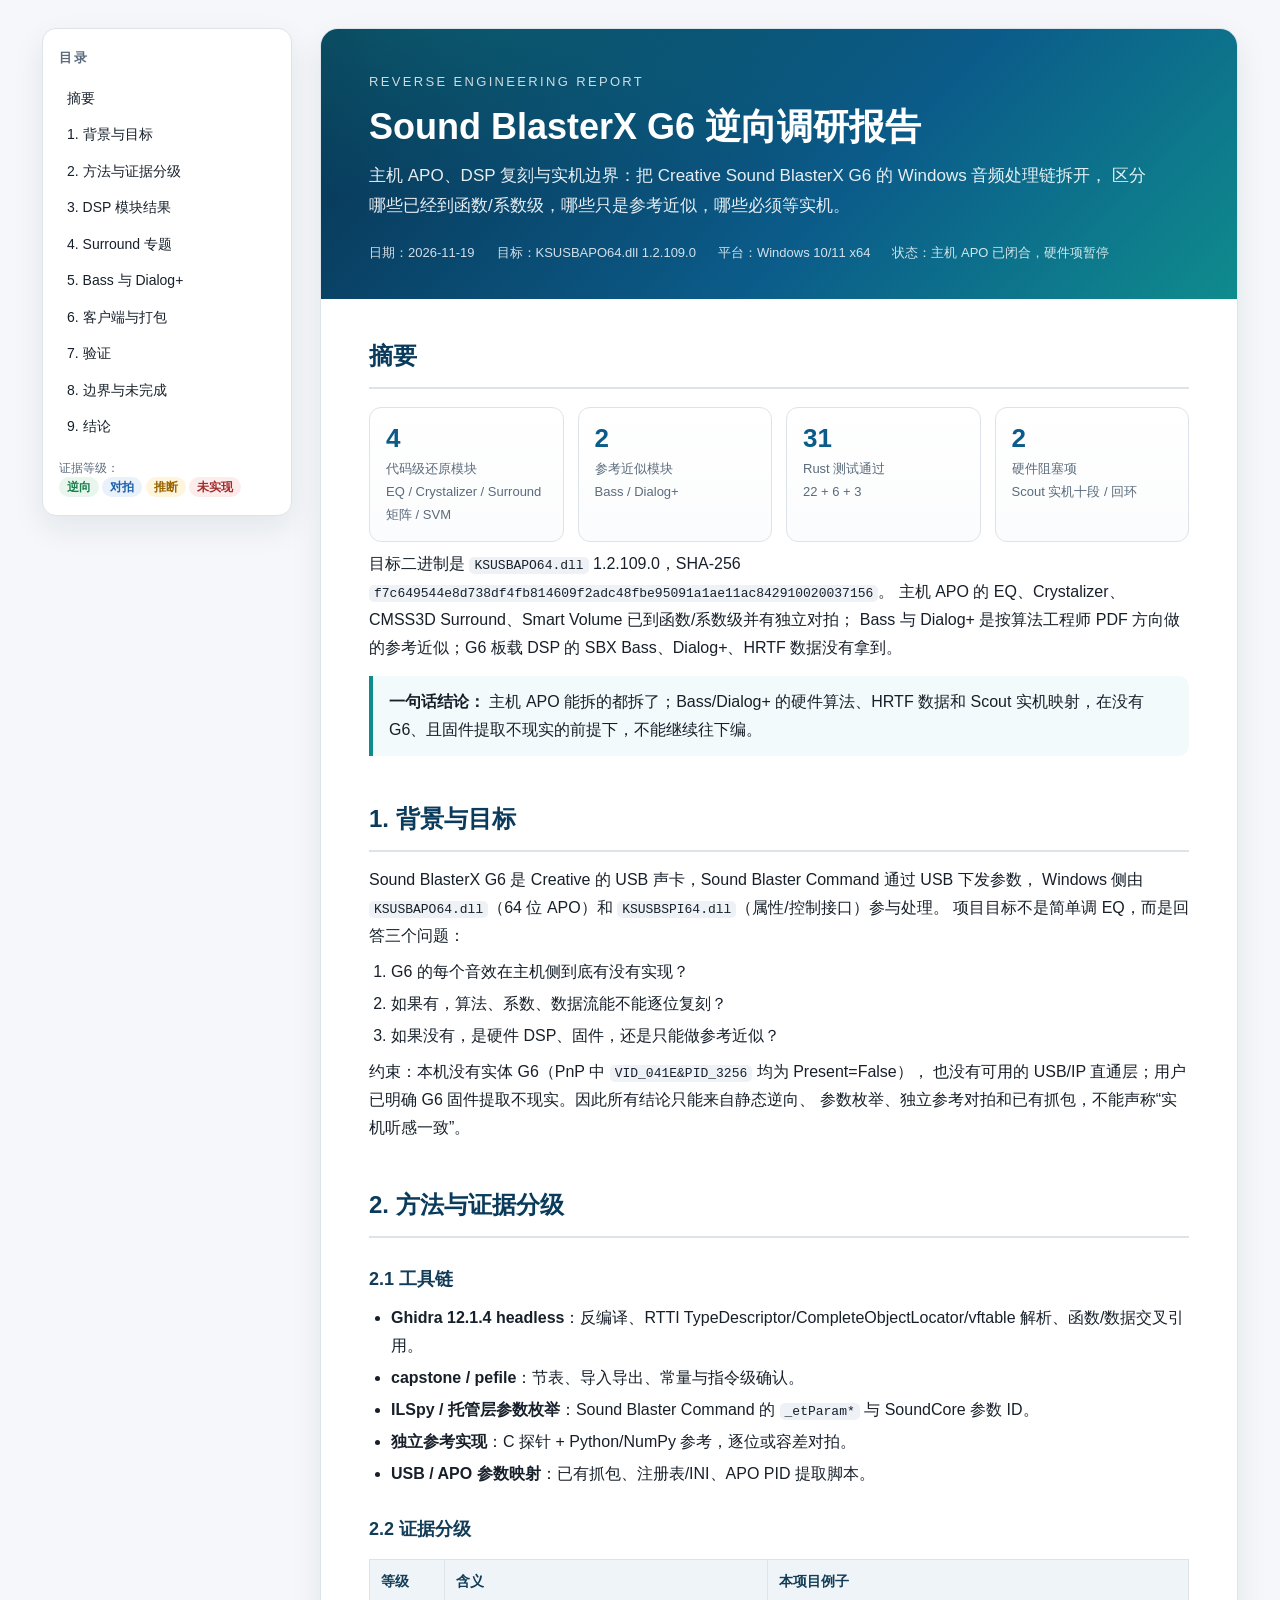
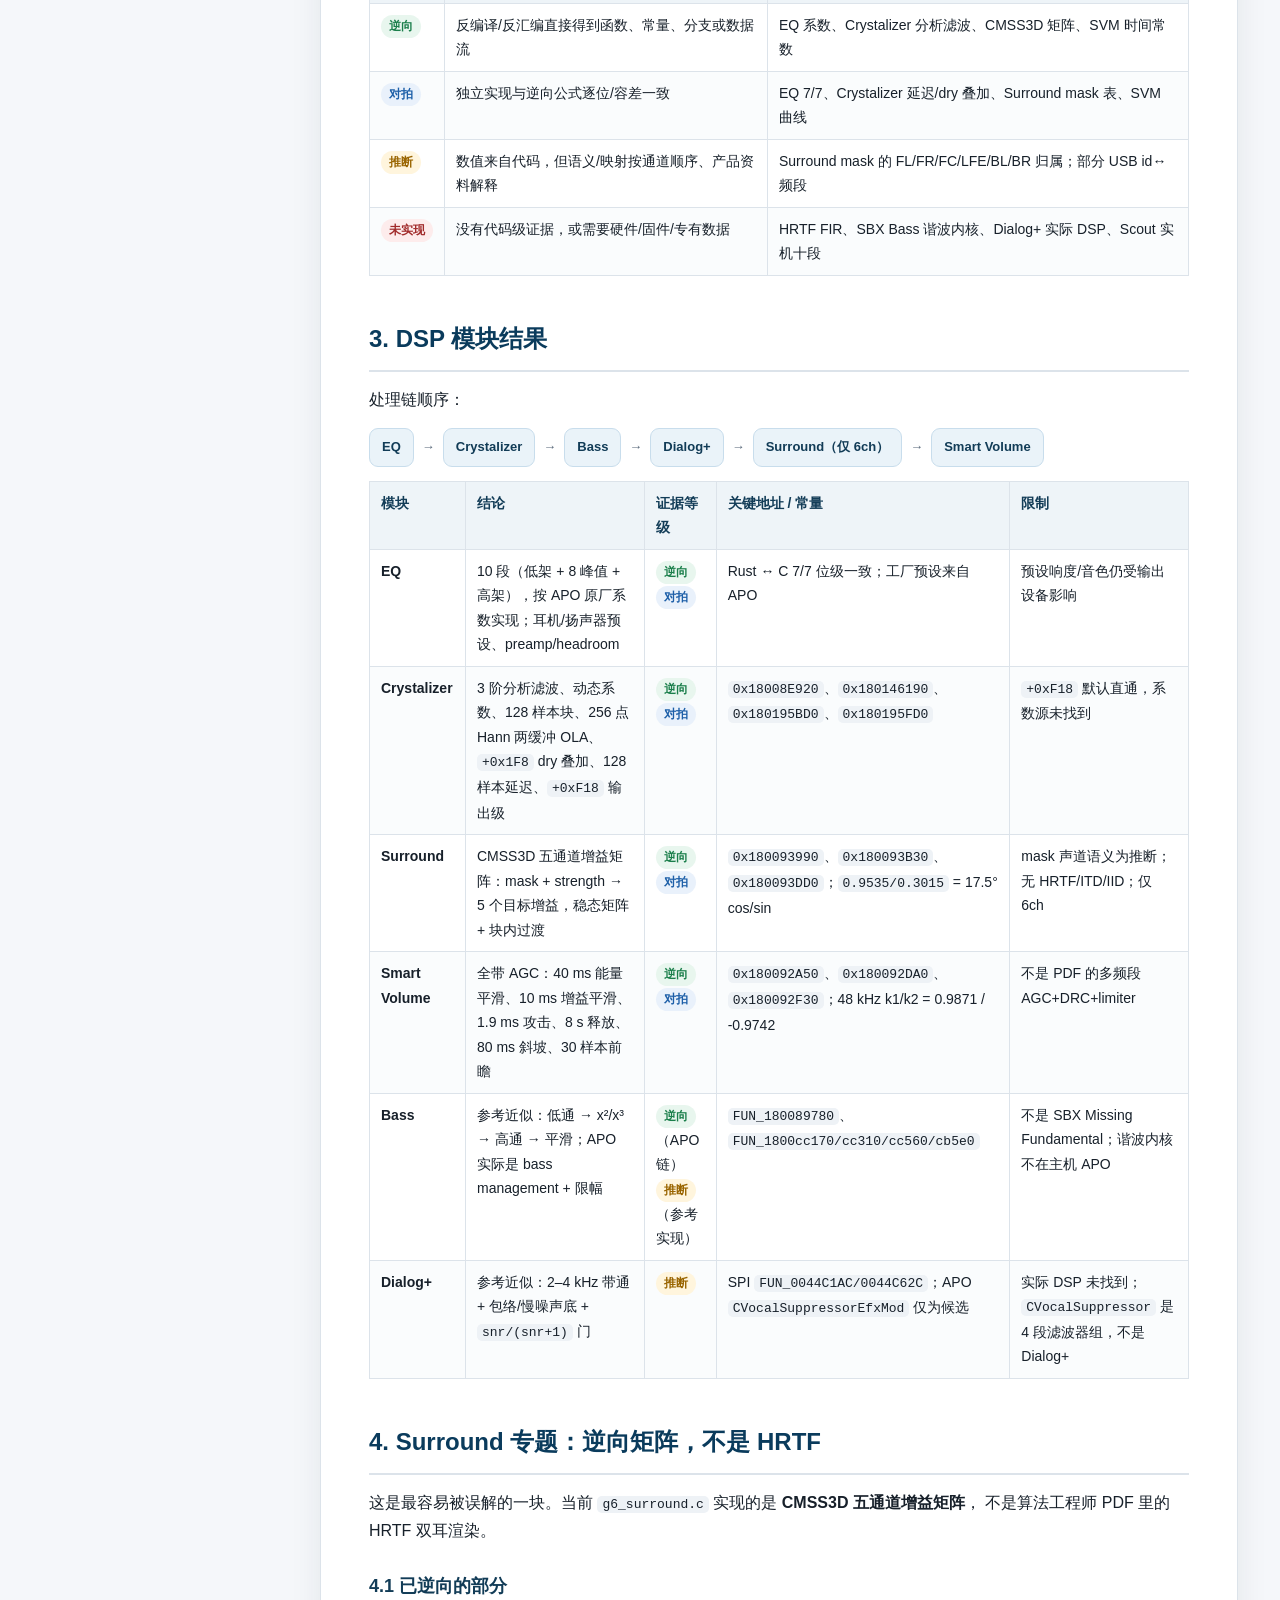
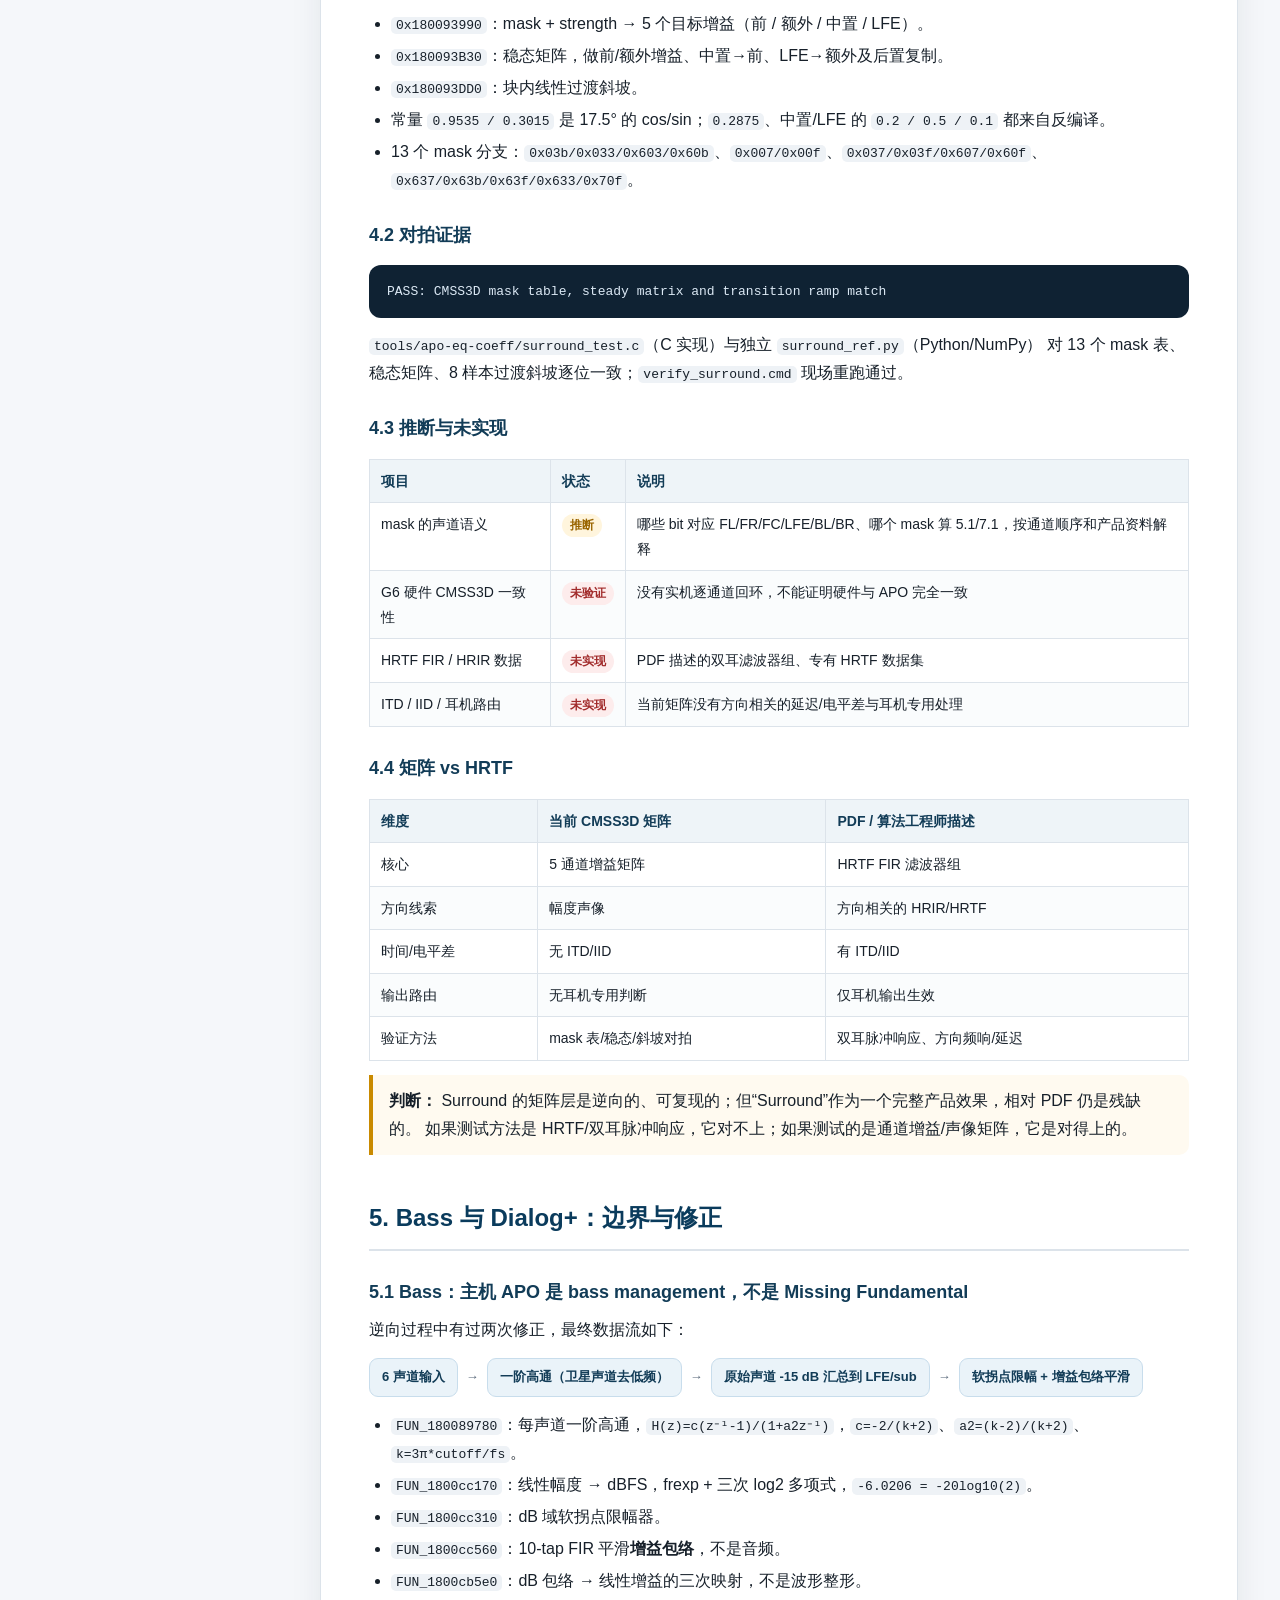
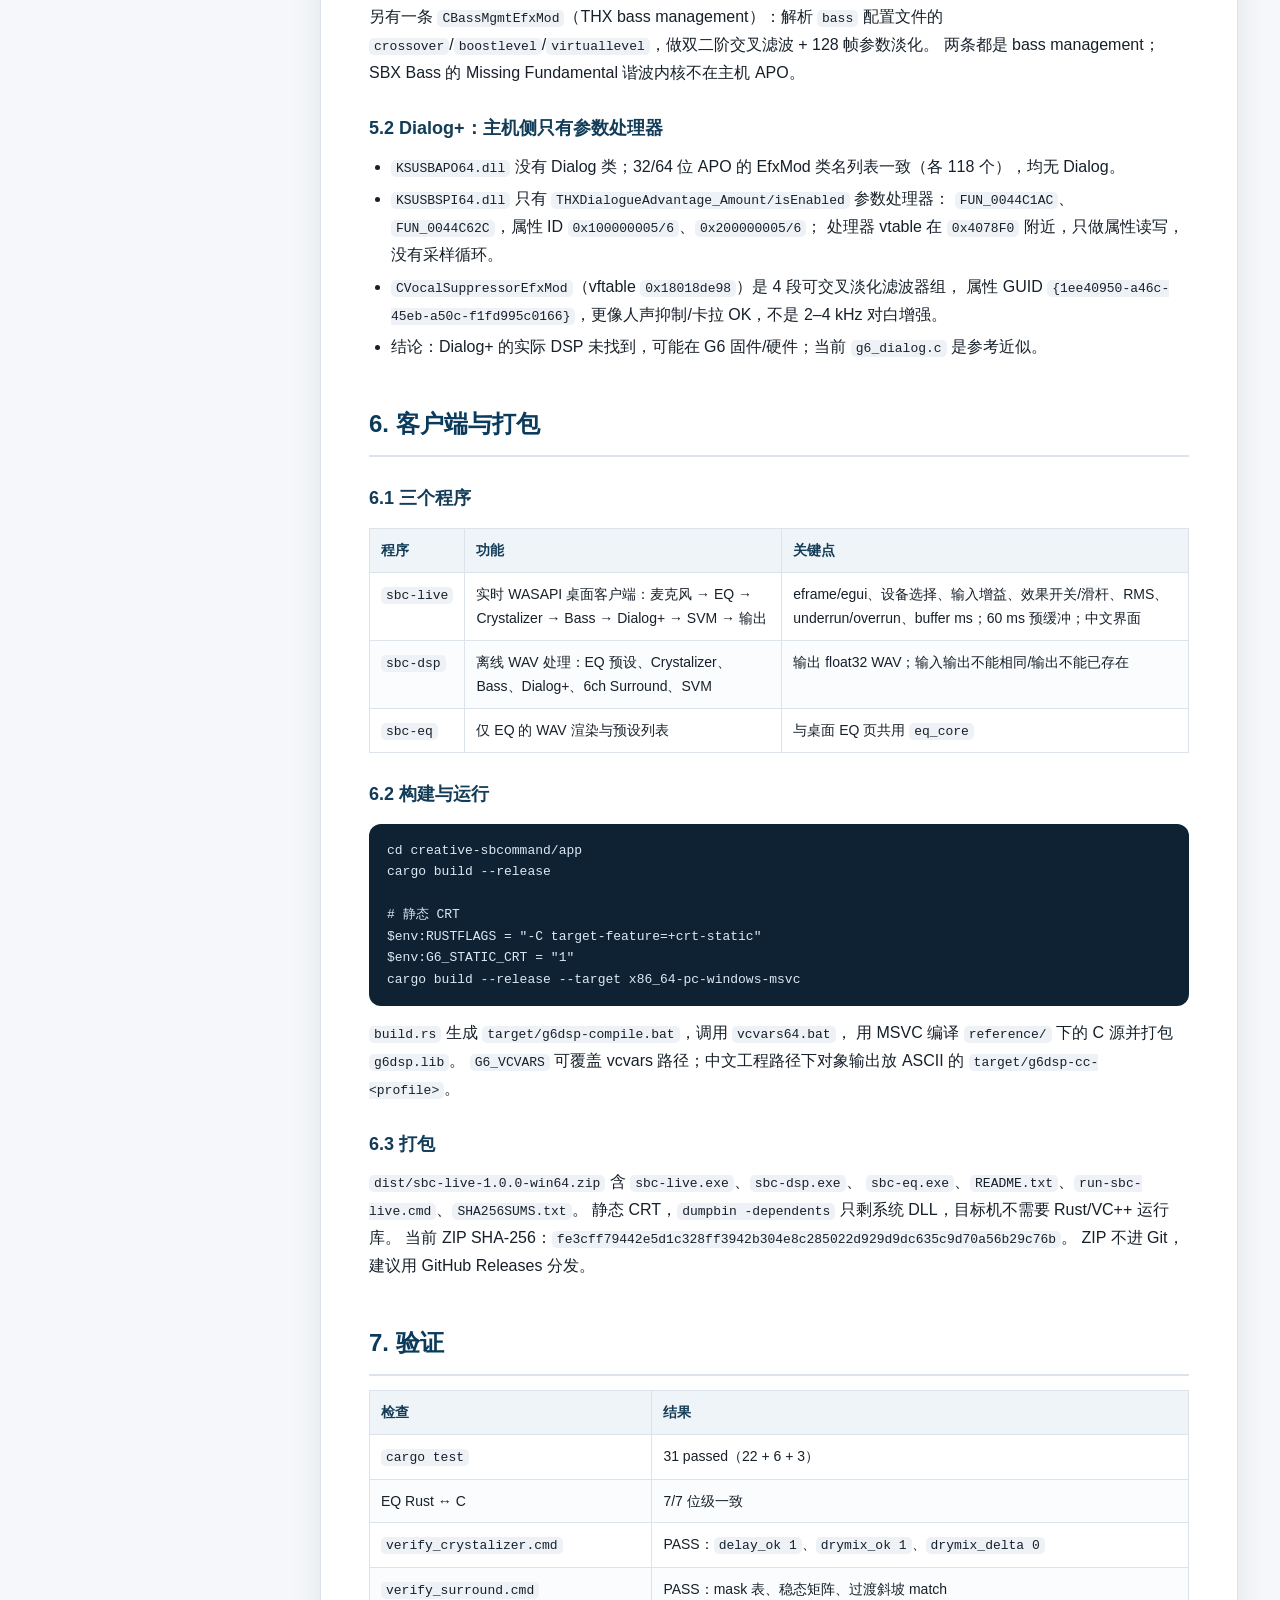
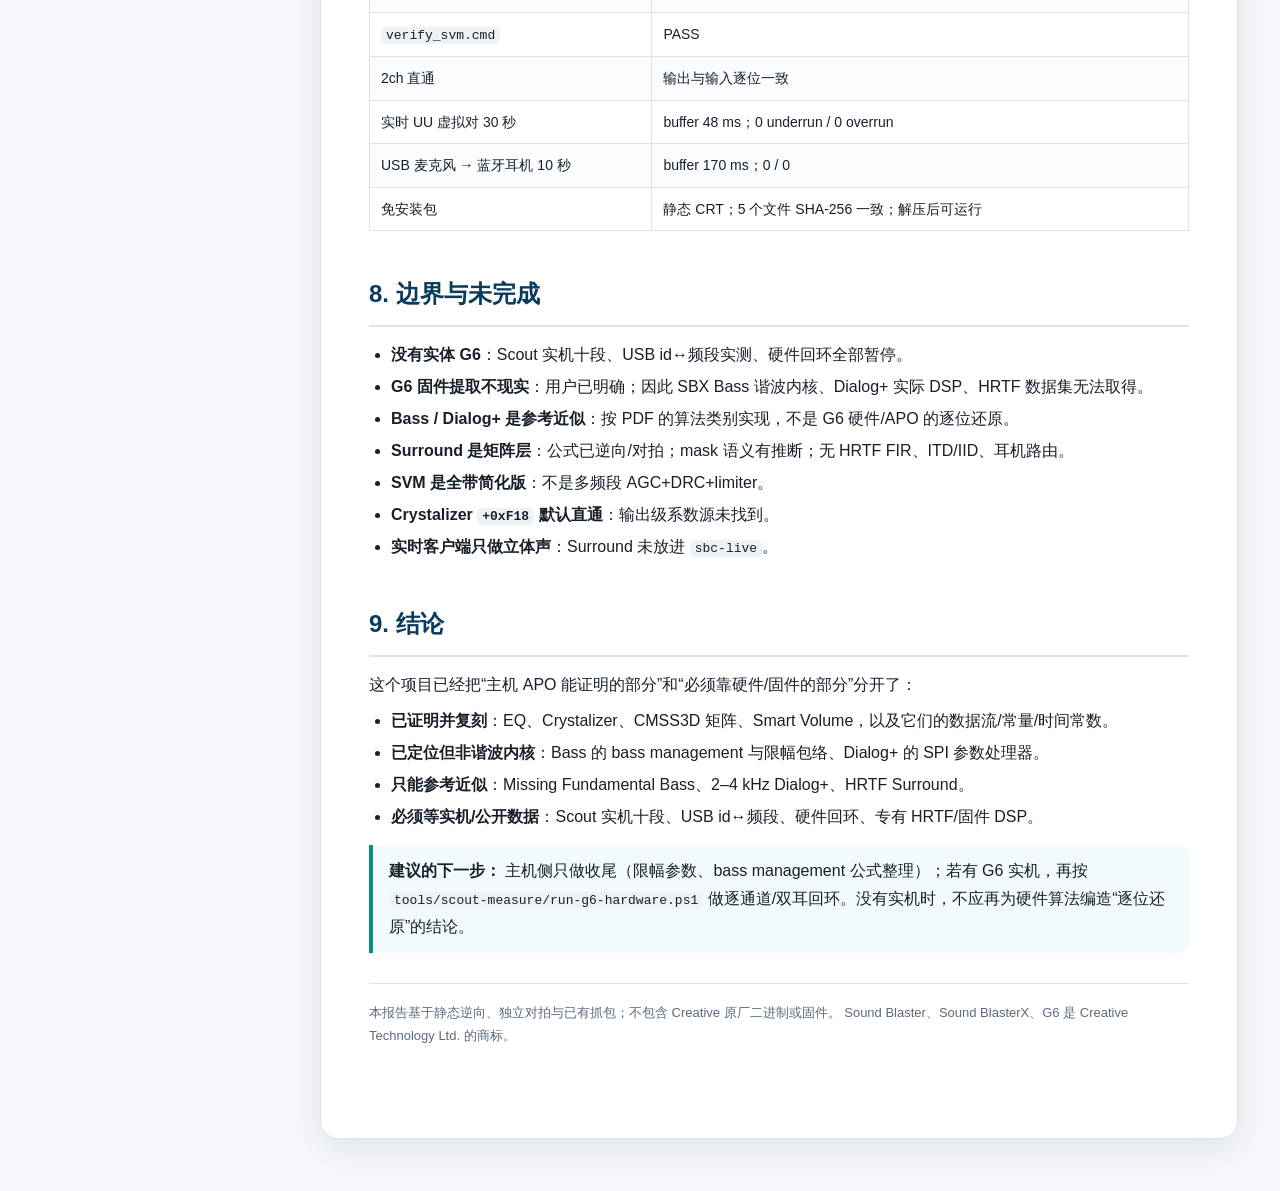
==== creative-sbcommand/reference/g6-research-report.html @ b0864332 "docs: add standalone HTML research report" ====
<!DOCTYPE html>
<html lang="zh-CN">
<head>
<meta charset="utf-8">
<meta name="viewport" content="width=device-width, initial-scale=1">
<title>Sound BlasterX G6 逆向调研报告</title>
<style>
  :root {
    --bg: #f5f7fa;
    --paper: #ffffff;
    --ink: #17202a;
    --muted: #5b6b7c;
    --line: #dce3ea;
    --brand: #0b5c8a;
    --brand-2: #0f8b8d;
    --green: #1b7f4b;
    --green-bg: #e8f6ee;
    --blue: #1d5fa8;
    --blue-bg: #e9f1fb;
    --amber: #9a6500;
    --amber-bg: #fff5dd;
    --red: #a12b2b;
    --red-bg: #fdecec;
    --code: #eef2f6;
    --shadow: 0 12px 32px rgba(15, 35, 55, .08);
  }
  * { box-sizing: border-box; }
  html { scroll-behavior: smooth; }
  body {
    margin: 0;
    background: var(--bg);
    color: var(--ink);
    font-family: "Segoe UI", "Microsoft YaHei", "PingFang SC", "Noto Sans CJK SC", sans-serif;
    line-height: 1.75;
  }
  a { color: var(--brand); text-decoration: none; }
  a:hover { text-decoration: underline; }
  .layout {
    display: grid;
    grid-template-columns: 250px minmax(0, 1fr);
    gap: 28px;
    max-width: 1240px;
    margin: 0 auto;
    padding: 28px 22px 60px;
  }
  nav.toc {
    position: sticky;
    top: 24px;
    align-self: start;
    background: var(--paper);
    border: 1px solid var(--line);
    border-radius: 14px;
    padding: 18px 16px;
    box-shadow: var(--shadow);
    font-size: 14px;
  }
  nav.toc h2 {
    margin: 0 0 10px;
    font-size: 13px;
    letter-spacing: .12em;
    text-transform: uppercase;
    color: var(--muted);
  }
  nav.toc a {
    display: block;
    padding: 6px 8px;
    border-radius: 8px;
    color: var(--ink);
  }
  nav.toc a:hover { background: var(--code); text-decoration: none; }
  main {
    background: var(--paper);
    border: 1px solid var(--line);
    border-radius: 18px;
    box-shadow: var(--shadow);
    overflow: hidden;
  }
  header.hero {
    padding: 42px 48px 34px;
    background:
      radial-gradient(900px 320px at 12% -10%, rgba(15, 139, 141, .38), transparent 62%),
      linear-gradient(135deg, #08324f 0%, #0b5c8a 58%, #0f8b8d 100%);
    color: #fff;
  }
  header.hero .eyebrow {
    font-size: 13px;
    letter-spacing: .18em;
    text-transform: uppercase;
    opacity: .8;
  }
  header.hero h1 {
    margin: 10px 0 12px;
    font-size: 36px;
    line-height: 1.25;
    font-weight: 700;
  }
  header.hero p.lead {
    margin: 0;
    max-width: 780px;
    font-size: 17px;
    color: rgba(255,255,255,.9);
  }
  header.hero .meta {
    display: flex;
    flex-wrap: wrap;
    gap: 10px 22px;
    margin-top: 22px;
    font-size: 13px;
    color: rgba(255,255,255,.82);
  }
  .content { padding: 36px 48px 48px; }
  section { margin: 0 0 42px; scroll-margin-top: 24px; }
  section > h2 {
    margin: 0 0 14px;
    padding-bottom: 10px;
    border-bottom: 2px solid var(--line);
    font-size: 24px;
    color: #0a3b5c;
  }
  h3 { margin: 26px 0 8px; font-size: 18px; color: #123c57; }
  h4 { margin: 18px 0 6px; font-size: 15px; color: #1c4a66; }
  p { margin: 8px 0; }
  ul, ol { margin: 8px 0 8px 22px; padding: 0; }
  li { margin: 4px 0; }
  .cards {
    display: grid;
    grid-template-columns: repeat(auto-fit, minmax(180px, 1fr));
    gap: 14px;
    margin: 18px 0 4px;
  }
  .card {
    border: 1px solid var(--line);
    border-radius: 12px;
    padding: 15px 16px;
    background: linear-gradient(180deg, #fff, #fbfcfd);
  }
  .card .num { font-size: 26px; font-weight: 700; color: var(--brand); line-height: 1.2; }
  .card .label { font-size: 13px; color: var(--muted); margin-top: 4px; }
  .pill {
    display: inline-block;
    padding: 1px 8px;
    border-radius: 999px;
    font-size: 12px;
    font-weight: 600;
    white-space: nowrap;
  }
  .pill.re { color: var(--green); background: var(--green-bg); }
  .pill.check { color: var(--blue); background: var(--blue-bg); }
  .pill.infer { color: var(--amber); background: var(--amber-bg); }
  .pill.miss { color: var(--red); background: var(--red-bg); }
  .table-wrap { overflow-x: auto; margin: 14px 0; }
  table {
    width: 100%;
    border-collapse: collapse;
    font-size: 14px;
    min-width: 680px;
  }
  th, td {
    border: 1px solid var(--line);
    padding: 9px 11px;
    vertical-align: top;
    text-align: left;
  }
  th { background: #eef4f8; color: #123c57; font-weight: 600; }
  tbody tr:nth-child(even) td { background: #fafcfd; }
  code, .mono {
    font-family: "Cascadia Mono", "Consolas", "SFMono-Regular", monospace;
    font-size: 13px;
  }
  code {
    background: var(--code);
    padding: 1px 5px;
    border-radius: 5px;
    overflow-wrap: anywhere;
  }
  td code, th code {
    white-space: nowrap;
    overflow-wrap: normal;
  }
  pre {
    background: #0f2233;
    color: #dce9f5;
    padding: 16px 18px;
    border-radius: 12px;
    overflow-x: auto;
    font-size: 13px;
    line-height: 1.65;
  }
  pre code { background: transparent; padding: 0; color: inherit; }
  .callout {
    border-left: 4px solid var(--brand-2);
    background: #f2fafb;
    padding: 12px 16px;
    border-radius: 0 10px 10px 0;
    margin: 14px 0;
  }
  .callout.warn { border-left-color: #c98a00; background: #fffaf0; }
  .callout.danger { border-left-color: #b33a3a; background: #fff6f6; }
  .flow {
    display: flex;
    flex-wrap: wrap;
    gap: 8px;
    align-items: center;
    margin: 14px 0;
  }
  .flow .node {
    background: #eaf3f9;
    border: 1px solid #c8ddec;
    color: #123c57;
    border-radius: 9px;
    padding: 7px 12px;
    font-size: 13px;
    font-weight: 600;
  }
  .flow .arrow { color: var(--muted); font-size: 13px; }
  .footer {
    margin-top: 30px;
    padding-top: 18px;
    border-top: 1px solid var(--line);
    color: var(--muted);
    font-size: 13px;
  }
  .toc-note { margin-top: 14px; font-size: 12px; color: var(--muted); line-height: 1.5; }
  @media (max-width: 900px) {
    .layout { grid-template-columns: 1fr; padding: 14px; }
    nav.toc { position: static; }
    header.hero { padding: 30px 24px; }
    header.hero h1 { font-size: 28px; }
    .content { padding: 26px 22px 34px; }
  }
  @media print {
    body { background: #fff; }
    .layout { display: block; max-width: none; padding: 0; }
    nav.toc { display: none; }
    main { border: 0; box-shadow: none; border-radius: 0; }
    header.hero { padding: 24px 28px; -webkit-print-color-adjust: exact; print-color-adjust: exact; }
    .content { padding: 20px 28px; }
    section { page-break-inside: avoid; }
    a { color: inherit; text-decoration: none; }
  }
</style>
</head>
<body>
<div class="layout">
  <nav class="toc" aria-label="目录">
    <h2>目录</h2>
    <a href="#summary">摘要</a>
    <a href="#background">1. 背景与目标</a>
    <a href="#method">2. 方法与证据分级</a>
    <a href="#modules">3. DSP 模块结果</a>
    <a href="#surround">4. Surround 专题</a>
    <a href="#bass-dialog">5. Bass 与 Dialog+</a>
    <a href="#clients">6. 客户端与打包</a>
    <a href="#verification">7. 验证</a>
    <a href="#limits">8. 边界与未完成</a>
    <a href="#conclusion">9. 结论</a>
    <div class="toc-note">
      证据等级：<br>
      <span class="pill re">逆向</span>
      <span class="pill check">对拍</span>
      <span class="pill infer">推断</span>
      <span class="pill miss">未实现</span>
    </div>
  </nav>

  <main>
    <header class="hero">
      <div class="eyebrow">Reverse Engineering Report</div>
      <h1>Sound BlasterX G6 逆向调研报告</h1>
      <p class="lead">
        主机 APO、DSP 复刻与实机边界：把 Creative Sound BlasterX G6 的 Windows 音频处理链拆开，
        区分哪些已经到函数/系数级，哪些只是参考近似，哪些必须等实机。
      </p>
      <div class="meta">
        <span>日期：2026-11-19</span>
        <span>目标：KSUSBAPO64.dll 1.2.109.0</span>
        <span>平台：Windows 10/11 x64</span>
        <span>状态：主机 APO 已闭合，硬件项暂停</span>
      </div>
    </header>

    <div class="content">
      <section id="summary">
        <h2>摘要</h2>
        <div class="cards">
          <div class="card"><div class="num">4</div><div class="label">代码级还原模块<br>EQ / Crystalizer / Surround 矩阵 / SVM</div></div>
          <div class="card"><div class="num">2</div><div class="label">参考近似模块<br>Bass / Dialog+</div></div>
          <div class="card"><div class="num">31</div><div class="label">Rust 测试通过<br>22 + 6 + 3</div></div>
          <div class="card"><div class="num">2</div><div class="label">硬件阻塞项<br>Scout 实机十段 / 回环</div></div>
        </div>
        <p>
          目标二进制是 <code>KSUSBAPO64.dll</code> 1.2.109.0，SHA-256
          <code>f7c649544e8d738df4fb814609f2adc48fbe95091a1ae11ac842910020037156</code>。
          主机 APO 的 EQ、Crystalizer、CMSS3D Surround、Smart Volume 已到函数/系数级并有独立对拍；
          Bass 与 Dialog+ 是按算法工程师 PDF 方向做的参考近似；G6 板载 DSP 的 SBX Bass、Dialog+、HRTF 数据没有拿到。
        </p>
        <div class="callout">
          <strong>一句话结论：</strong>
          主机 APO 能拆的都拆了；Bass/Dialog+ 的硬件算法、HRTF 数据和 Scout 实机映射，在没有 G6、且固件提取不现实的前提下，不能继续往下编。
        </div>
      </section>

      <section id="background">
        <h2>1. 背景与目标</h2>
        <p>
          Sound BlasterX G6 是 Creative 的 USB 声卡，Sound Blaster Command 通过 USB 下发参数，
          Windows 侧由 <code>KSUSBAPO64.dll</code>（64 位 APO）和 <code>KSUSBSPI64.dll</code>（属性/控制接口）参与处理。
          项目目标不是简单调 EQ，而是回答三个问题：
        </p>
        <ol>
          <li>G6 的每个音效在主机侧到底有没有实现？</li>
          <li>如果有，算法、系数、数据流能不能逐位复刻？</li>
          <li>如果没有，是硬件 DSP、固件，还是只能做参考近似？</li>
        </ol>
        <p>
          约束：本机没有实体 G6（PnP 中 <code>VID_041E&amp;PID_3256</code> 均为 Present=False），
          也没有可用的 USB/IP 直通层；用户已明确 G6 固件提取不现实。因此所有结论只能来自静态逆向、
          参数枚举、独立参考对拍和已有抓包，不能声称“实机听感一致”。
        </p>
      </section>

      <section id="method">
        <h2>2. 方法与证据分级</h2>
        <h3>2.1 工具链</h3>
        <ul>
          <li><strong>Ghidra 12.1.4 headless</strong>：反编译、RTTI TypeDescriptor/CompleteObjectLocator/vftable 解析、函数/数据交叉引用。</li>
          <li><strong>capstone / pefile</strong>：节表、导入导出、常量与指令级确认。</li>
          <li><strong>ILSpy / 托管层参数枚举</strong>：Sound Blaster Command 的 <code>_etParam*</code> 与 SoundCore 参数 ID。</li>
          <li><strong>独立参考实现</strong>：C 探针 + Python/NumPy 参考，逐位或容差对拍。</li>
          <li><strong>USB / APO 参数映射</strong>：已有抓包、注册表/INI、APO PID 提取脚本。</li>
        </ul>
        <h3>2.2 证据分级</h3>
        <div class="table-wrap">
          <table>
            <thead><tr><th>等级</th><th>含义</th><th>本项目例子</th></tr></thead>
            <tbody>
              <tr><td><span class="pill re">逆向</span></td><td>反编译/反汇编直接得到函数、常量、分支或数据流</td><td>EQ 系数、Crystalizer 分析滤波、CMSS3D 矩阵、SVM 时间常数</td></tr>
              <tr><td><span class="pill check">对拍</span></td><td>独立实现与逆向公式逐位/容差一致</td><td>EQ 7/7、Crystalizer 延迟/dry 叠加、Surround mask 表、SVM 曲线</td></tr>
              <tr><td><span class="pill infer">推断</span></td><td>数值来自代码，但语义/映射按通道顺序、产品资料解释</td><td>Surround mask 的 FL/FR/FC/LFE/BL/BR 归属；部分 USB id↔频段</td></tr>
              <tr><td><span class="pill miss">未实现</span></td><td>没有代码级证据，或需要硬件/固件/专有数据</td><td>HRTF FIR、SBX Bass 谐波内核、Dialog+ 实际 DSP、Scout 实机十段</td></tr>
            </tbody>
          </table>
        </div>
      </section>

      <section id="modules">
        <h2>3. DSP 模块结果</h2>
        <p>处理链顺序：</p>
        <div class="flow">
          <span class="node">EQ</span><span class="arrow">→</span>
          <span class="node">Crystalizer</span><span class="arrow">→</span>
          <span class="node">Bass</span><span class="arrow">→</span>
          <span class="node">Dialog+</span><span class="arrow">→</span>
          <span class="node">Surround（仅 6ch）</span><span class="arrow">→</span>
          <span class="node">Smart Volume</span>
        </div>
        <div class="table-wrap">
          <table>
            <thead>
              <tr><th>模块</th><th>结论</th><th>证据等级</th><th>关键地址 / 常量</th><th>限制</th></tr>
            </thead>
            <tbody>
              <tr>
                <td><strong>EQ</strong></td>
                <td>10 段（低架 + 8 峰值 + 高架），按 APO 原厂系数实现；耳机/扬声器预设、preamp/headroom</td>
                <td><span class="pill re">逆向</span> <span class="pill check">对拍</span></td>
                <td>Rust ↔ C 7/7 位级一致；工厂预设来自 APO</td>
                <td>预设响度/音色仍受输出设备影响</td>
              </tr>
              <tr>
                <td><strong>Crystalizer</strong></td>
                <td>3 阶分析滤波、动态系数、128 样本块、256 点 Hann 两缓冲 OLA、<code>+0x1F8</code> dry 叠加、128 样本延迟、<code>+0xF18</code> 输出级</td>
                <td><span class="pill re">逆向</span> <span class="pill check">对拍</span></td>
                <td><code>0x18008E920</code>、<code>0x180146190</code>、<code>0x180195BD0</code>、<code>0x180195FD0</code></td>
                <td><code>+0xF18</code> 默认直通，系数源未找到</td>
              </tr>
              <tr>
                <td><strong>Surround</strong></td>
                <td>CMSS3D 五通道增益矩阵：mask + strength → 5 个目标增益，稳态矩阵 + 块内过渡</td>
                <td><span class="pill re">逆向</span> <span class="pill check">对拍</span></td>
                <td><code>0x180093990</code>、<code>0x180093B30</code>、<code>0x180093DD0</code>；<code>0.9535/0.3015</code> = 17.5° cos/sin</td>
                <td>mask 声道语义为推断；无 HRTF/ITD/IID；仅 6ch</td>
              </tr>
              <tr>
                <td><strong>Smart Volume</strong></td>
                <td>全带 AGC：40 ms 能量平滑、10 ms 增益平滑、1.9 ms 攻击、8 s 释放、80 ms 斜坡、30 样本前瞻</td>
                <td><span class="pill re">逆向</span> <span class="pill check">对拍</span></td>
                <td><code>0x180092A50</code>、<code>0x180092DA0</code>、<code>0x180092F30</code>；48 kHz k1/k2 = 0.9871 / -0.9742</td>
                <td>不是 PDF 的多频段 AGC+DRC+limiter</td>
              </tr>
              <tr>
                <td><strong>Bass</strong></td>
                <td>参考近似：低通 → x²/x³ → 高通 → 平滑；APO 实际是 bass management + 限幅</td>
                <td><span class="pill re">逆向</span>（APO 链）<br><span class="pill infer">推断</span>（参考实现）</td>
                <td><code>FUN_180089780</code>、<code>FUN_1800cc170/cc310/cc560/cb5e0</code></td>
                <td>不是 SBX Missing Fundamental；谐波内核不在主机 APO</td>
              </tr>
              <tr>
                <td><strong>Dialog+</strong></td>
                <td>参考近似：2–4 kHz 带通 + 包络/慢噪声底 + <code>snr/(snr+1)</code> 门</td>
                <td><span class="pill infer">推断</span></td>
                <td>SPI <code>FUN_0044C1AC/0044C62C</code>；APO <code>CVocalSuppressorEfxMod</code> 仅为候选</td>
                <td>实际 DSP 未找到；<code>CVocalSuppressor</code> 是 4 段滤波器组，不是 Dialog+</td>
              </tr>
            </tbody>
          </table>
        </div>
      </section>

      <section id="surround">
        <h2>4. Surround 专题：逆向矩阵，不是 HRTF</h2>
        <p>
          这是最容易被误解的一块。当前 <code>g6_surround.c</code> 实现的是 <strong>CMSS3D 五通道增益矩阵</strong>，
          不是算法工程师 PDF 里的 HRTF 双耳渲染。
        </p>

        <h3>4.1 已逆向的部分</h3>
        <ul>
          <li><code>0x180093990</code>：mask + strength → 5 个目标增益（前 / 额外 / 中置 / LFE）。</li>
          <li><code>0x180093B30</code>：稳态矩阵，做前/额外增益、中置→前、LFE→额外及后置复制。</li>
          <li><code>0x180093DD0</code>：块内线性过渡斜坡。</li>
          <li>常量 <code>0.9535 / 0.3015</code> 是 17.5° 的 cos/sin；<code>0.2875</code>、中置/LFE 的 <code>0.2 / 0.5 / 0.1</code> 都来自反编译。</li>
          <li>13 个 mask 分支：<code>0x03b/0x033/0x603/0x60b</code>、<code>0x007/0x00f</code>、<code>0x037/0x03f/0x607/0x60f</code>、<code>0x637/0x63b/0x63f/0x633/0x70f</code>。</li>
        </ul>

        <h3>4.2 对拍证据</h3>
        <pre><code>PASS: CMSS3D mask table, steady matrix and transition ramp match</code></pre>
        <p>
          <code>tools/apo-eq-coeff/surround_test.c</code>（C 实现）与独立 <code>surround_ref.py</code>（Python/NumPy）
          对 13 个 mask 表、稳态矩阵、8 样本过渡斜坡逐位一致；<code>verify_surround.cmd</code> 现场重跑通过。
        </p>

        <h3>4.3 推断与未实现</h3>
        <div class="table-wrap">
          <table>
            <thead><tr><th>项目</th><th>状态</th><th>说明</th></tr></thead>
            <tbody>
              <tr><td>mask 的声道语义</td><td><span class="pill infer">推断</span></td><td>哪些 bit 对应 FL/FR/FC/LFE/BL/BR、哪个 mask 算 5.1/7.1，按通道顺序和产品资料解释</td></tr>
              <tr><td>G6 硬件 CMSS3D 一致性</td><td><span class="pill miss">未验证</span></td><td>没有实机逐通道回环，不能证明硬件与 APO 完全一致</td></tr>
              <tr><td>HRTF FIR / HRIR 数据</td><td><span class="pill miss">未实现</span></td><td>PDF 描述的双耳滤波器组、专有 HRTF 数据集</td></tr>
              <tr><td>ITD / IID / 耳机路由</td><td><span class="pill miss">未实现</span></td><td>当前矩阵没有方向相关的延迟/电平差与耳机专用处理</td></tr>
            </tbody>
          </table>
        </div>

        <h3>4.4 矩阵 vs HRTF</h3>
        <div class="table-wrap">
          <table>
            <thead><tr><th>维度</th><th>当前 CMSS3D 矩阵</th><th>PDF / 算法工程师描述</th></tr></thead>
            <tbody>
              <tr><td>核心</td><td>5 通道增益矩阵</td><td>HRTF FIR 滤波器组</td></tr>
              <tr><td>方向线索</td><td>幅度声像</td><td>方向相关的 HRIR/HRTF</td></tr>
              <tr><td>时间/电平差</td><td>无 ITD/IID</td><td>有 ITD/IID</td></tr>
              <tr><td>输出路由</td><td>无耳机专用判断</td><td>仅耳机输出生效</td></tr>
              <tr><td>验证方法</td><td>mask 表/稳态/斜坡对拍</td><td>双耳脉冲响应、方向频响/延迟</td></tr>
            </tbody>
          </table>
        </div>
        <div class="callout warn">
          <strong>判断：</strong>
          Surround 的矩阵层是逆向的、可复现的；但“Surround”作为一个完整产品效果，相对 PDF 仍是残缺的。
          如果测试方法是 HRTF/双耳脉冲响应，它对不上；如果测试的是通道增益/声像矩阵，它是对得上的。
        </div>
      </section>

      <section id="bass-dialog">
        <h2>5. Bass 与 Dialog+：边界与修正</h2>

        <h3>5.1 Bass：主机 APO 是 bass management，不是 Missing Fundamental</h3>
        <p>逆向过程中有过两次修正，最终数据流如下：</p>
        <div class="flow">
          <span class="node">6 声道输入</span><span class="arrow">→</span>
          <span class="node">一阶高通（卫星声道去低频）</span><span class="arrow">→</span>
          <span class="node">原始声道 -15 dB 汇总到 LFE/sub</span><span class="arrow">→</span>
          <span class="node">软拐点限幅 + 增益包络平滑</span>
        </div>
        <ul>
          <li><code>FUN_180089780</code>：每声道一阶高通，<code>H(z)=c(z⁻¹-1)/(1+a2z⁻¹)</code>，<code>c=-2/(k+2)</code>、<code>a2=(k-2)/(k+2)</code>、<code>k=3π*cutoff/fs</code>。</li>
          <li><code>FUN_1800cc170</code>：线性幅度 → dBFS，frexp + 三次 log2 多项式，<code>-6.0206 = -20log10(2)</code>。</li>
          <li><code>FUN_1800cc310</code>：dB 域软拐点限幅器。</li>
          <li><code>FUN_1800cc560</code>：10-tap FIR 平滑<strong>增益包络</strong>，不是音频。</li>
          <li><code>FUN_1800cb5e0</code>：dB 包络 → 线性增益的三次映射，不是波形整形。</li>
        </ul>
        <p>
          另有一条 <code>CBassMgmtEfxMod</code>（THX bass management）：解析 <code>bass</code> 配置文件的
          <code>crossover</code>/<code>boostlevel</code>/<code>virtuallevel</code>，做双二阶交叉滤波 + 128 帧参数淡化。
          两条都是 bass management；SBX Bass 的 Missing Fundamental 谐波内核不在主机 APO。
        </p>

        <h3>5.2 Dialog+：主机侧只有参数处理器</h3>
        <ul>
          <li><code>KSUSBAPO64.dll</code> 没有 Dialog 类；32/64 位 APO 的 EfxMod 类名列表一致（各 118 个），均无 Dialog。</li>
          <li><code>KSUSBSPI64.dll</code> 只有 <code>THXDialogueAdvantage_Amount/isEnabled</code> 参数处理器：
            <code>FUN_0044C1AC</code>、<code>FUN_0044C62C</code>，属性 ID <code>0x100000005/6</code>、<code>0x200000005/6</code>；
            处理器 vtable 在 <code>0x4078F0</code> 附近，只做属性读写，没有采样循环。</li>
          <li><code>CVocalSuppressorEfxMod</code>（vftable <code>0x18018de98</code>）是 4 段可交叉淡化滤波器组，
            属性 GUID <code>{1ee40950-a46c-45eb-a50c-f1fd995c0166}</code>，更像人声抑制/卡拉 OK，不是 2–4 kHz 对白增强。</li>
          <li>结论：Dialog+ 的实际 DSP 未找到，可能在 G6 固件/硬件；当前 <code>g6_dialog.c</code> 是参考近似。</li>
        </ul>
      </section>

      <section id="clients">
        <h2>6. 客户端与打包</h2>
        <h3>6.1 三个程序</h3>
        <div class="table-wrap">
          <table>
            <thead><tr><th>程序</th><th>功能</th><th>关键点</th></tr></thead>
            <tbody>
              <tr><td><code>sbc-live</code></td><td>实时 WASAPI 桌面客户端：麦克风 → EQ → Crystalizer → Bass → Dialog+ → SVM → 输出</td><td>eframe/egui、设备选择、输入增益、效果开关/滑杆、RMS、underrun/overrun、buffer ms；60 ms 预缓冲；中文界面</td></tr>
              <tr><td><code>sbc-dsp</code></td><td>离线 WAV 处理：EQ 预设、Crystalizer、Bass、Dialog+、6ch Surround、SVM</td><td>输出 float32 WAV；输入输出不能相同/输出不能已存在</td></tr>
              <tr><td><code>sbc-eq</code></td><td>仅 EQ 的 WAV 渲染与预设列表</td><td>与桌面 EQ 页共用 <code>eq_core</code></td></tr>
            </tbody>
          </table>
        </div>

        <h3>6.2 构建与运行</h3>
        <pre><code>cd creative-sbcommand/app
cargo build --release

# 静态 CRT
$env:RUSTFLAGS = "-C target-feature=+crt-static"
$env:G6_STATIC_CRT = "1"
cargo build --release --target x86_64-pc-windows-msvc</code></pre>
        <p>
          <code>build.rs</code> 生成 <code>target/g6dsp-compile.bat</code>，调用 <code>vcvars64.bat</code>，
          用 MSVC 编译 <code>reference/</code> 下的 C 源并打包 <code>g6dsp.lib</code>。
          <code>G6_VCVARS</code> 可覆盖 vcvars 路径；中文工程路径下对象输出放 ASCII 的
          <code>target/g6dsp-cc-&lt;profile&gt;</code>。
        </p>

        <h3>6.3 打包</h3>
        <p>
          <code>dist/sbc-live-1.0.0-win64.zip</code> 含 <code>sbc-live.exe</code>、<code>sbc-dsp.exe</code>、
          <code>sbc-eq.exe</code>、<code>README.txt</code>、<code>run-sbc-live.cmd</code>、<code>SHA256SUMS.txt</code>。
          静态 CRT，<code>dumpbin -dependents</code> 只剩系统 DLL，目标机不需要 Rust/VC++ 运行库。
          当前 ZIP SHA-256：<code>fe3cff79442e5d1c328ff3942b304e8c285022d929d9dc635c9d70a56b29c76b</code>。
          ZIP 不进 Git，建议用 GitHub Releases 分发。
        </p>
      </section>

      <section id="verification">
        <h2>7. 验证</h2>
        <div class="table-wrap">
          <table>
            <thead><tr><th>检查</th><th>结果</th></tr></thead>
            <tbody>
              <tr><td><code>cargo test</code></td><td>31 passed（22 + 6 + 3）</td></tr>
              <tr><td>EQ Rust ↔ C</td><td>7/7 位级一致</td></tr>
              <tr><td><code>verify_crystalizer.cmd</code></td><td>PASS：<code>delay_ok 1</code>、<code>drymix_ok 1</code>、<code>drymix_delta 0</code></td></tr>
              <tr><td><code>verify_surround.cmd</code></td><td>PASS：mask 表、稳态矩阵、过渡斜坡 match</td></tr>
              <tr><td><code>verify_svm.cmd</code></td><td>PASS</td></tr>
              <tr><td>2ch 直通</td><td>输出与输入逐位一致</td></tr>
              <tr><td>实时 UU 虚拟对 30 秒</td><td>buffer 48 ms；0 underrun / 0 overrun</td></tr>
              <tr><td>USB 麦克风 → 蓝牙耳机 10 秒</td><td>buffer 170 ms；0 / 0</td></tr>
              <tr><td>免安装包</td><td>静态 CRT；5 个文件 SHA-256 一致；解压后可运行</td></tr>
            </tbody>
          </table>
        </div>
      </section>

      <section id="limits">
        <h2>8. 边界与未完成</h2>
        <ul>
          <li><strong>没有实体 G6</strong>：Scout 实机十段、USB id↔频段实测、硬件回环全部暂停。</li>
          <li><strong>G6 固件提取不现实</strong>：用户已明确；因此 SBX Bass 谐波内核、Dialog+ 实际 DSP、HRTF 数据集无法取得。</li>
          <li><strong>Bass / Dialog+ 是参考近似</strong>：按 PDF 的算法类别实现，不是 G6 硬件/APO 的逐位还原。</li>
          <li><strong>Surround 是矩阵层</strong>：公式已逆向/对拍；mask 语义有推断；无 HRTF FIR、ITD/IID、耳机路由。</li>
          <li><strong>SVM 是全带简化版</strong>：不是多频段 AGC+DRC+limiter。</li>
          <li><strong>Crystalizer <code>+0xF18</code> 默认直通</strong>：输出级系数源未找到。</li>
          <li><strong>实时客户端只做立体声</strong>：Surround 未放进 <code>sbc-live</code>。</li>
        </ul>
      </section>

      <section id="conclusion">
        <h2>9. 结论</h2>
        <p>
          这个项目已经把“主机 APO 能证明的部分”和“必须靠硬件/固件的部分”分开了：
        </p>
        <ul>
          <li><strong>已证明并复刻</strong>：EQ、Crystalizer、CMSS3D 矩阵、Smart Volume，以及它们的数据流/常量/时间常数。</li>
          <li><strong>已定位但非谐波内核</strong>：Bass 的 bass management 与限幅包络、Dialog+ 的 SPI 参数处理器。</li>
          <li><strong>只能参考近似</strong>：Missing Fundamental Bass、2–4 kHz Dialog+、HRTF Surround。</li>
          <li><strong>必须等实机/公开数据</strong>：Scout 实机十段、USB id↔频段、硬件回环、专有 HRTF/固件 DSP。</li>
        </ul>
        <div class="callout">
          <strong>建议的下一步：</strong>
          主机侧只做收尾（限幅参数、bass management 公式整理）；若有 G6 实机，再按
          <code>tools/scout-measure/run-g6-hardware.ps1</code> 做逐通道/双耳回环。没有实机时，不应再为硬件算法编造“逐位还原”的结论。
        </div>
        <div class="footer">
          本报告基于静态逆向、独立对拍与已有抓包；不包含 Creative 原厂二进制或固件。
          Sound Blaster、Sound BlasterX、G6 是 Creative Technology Ltd. 的商标。
        </div>
      </section>
    </div>
  </main>
</div>
</body>
</html>
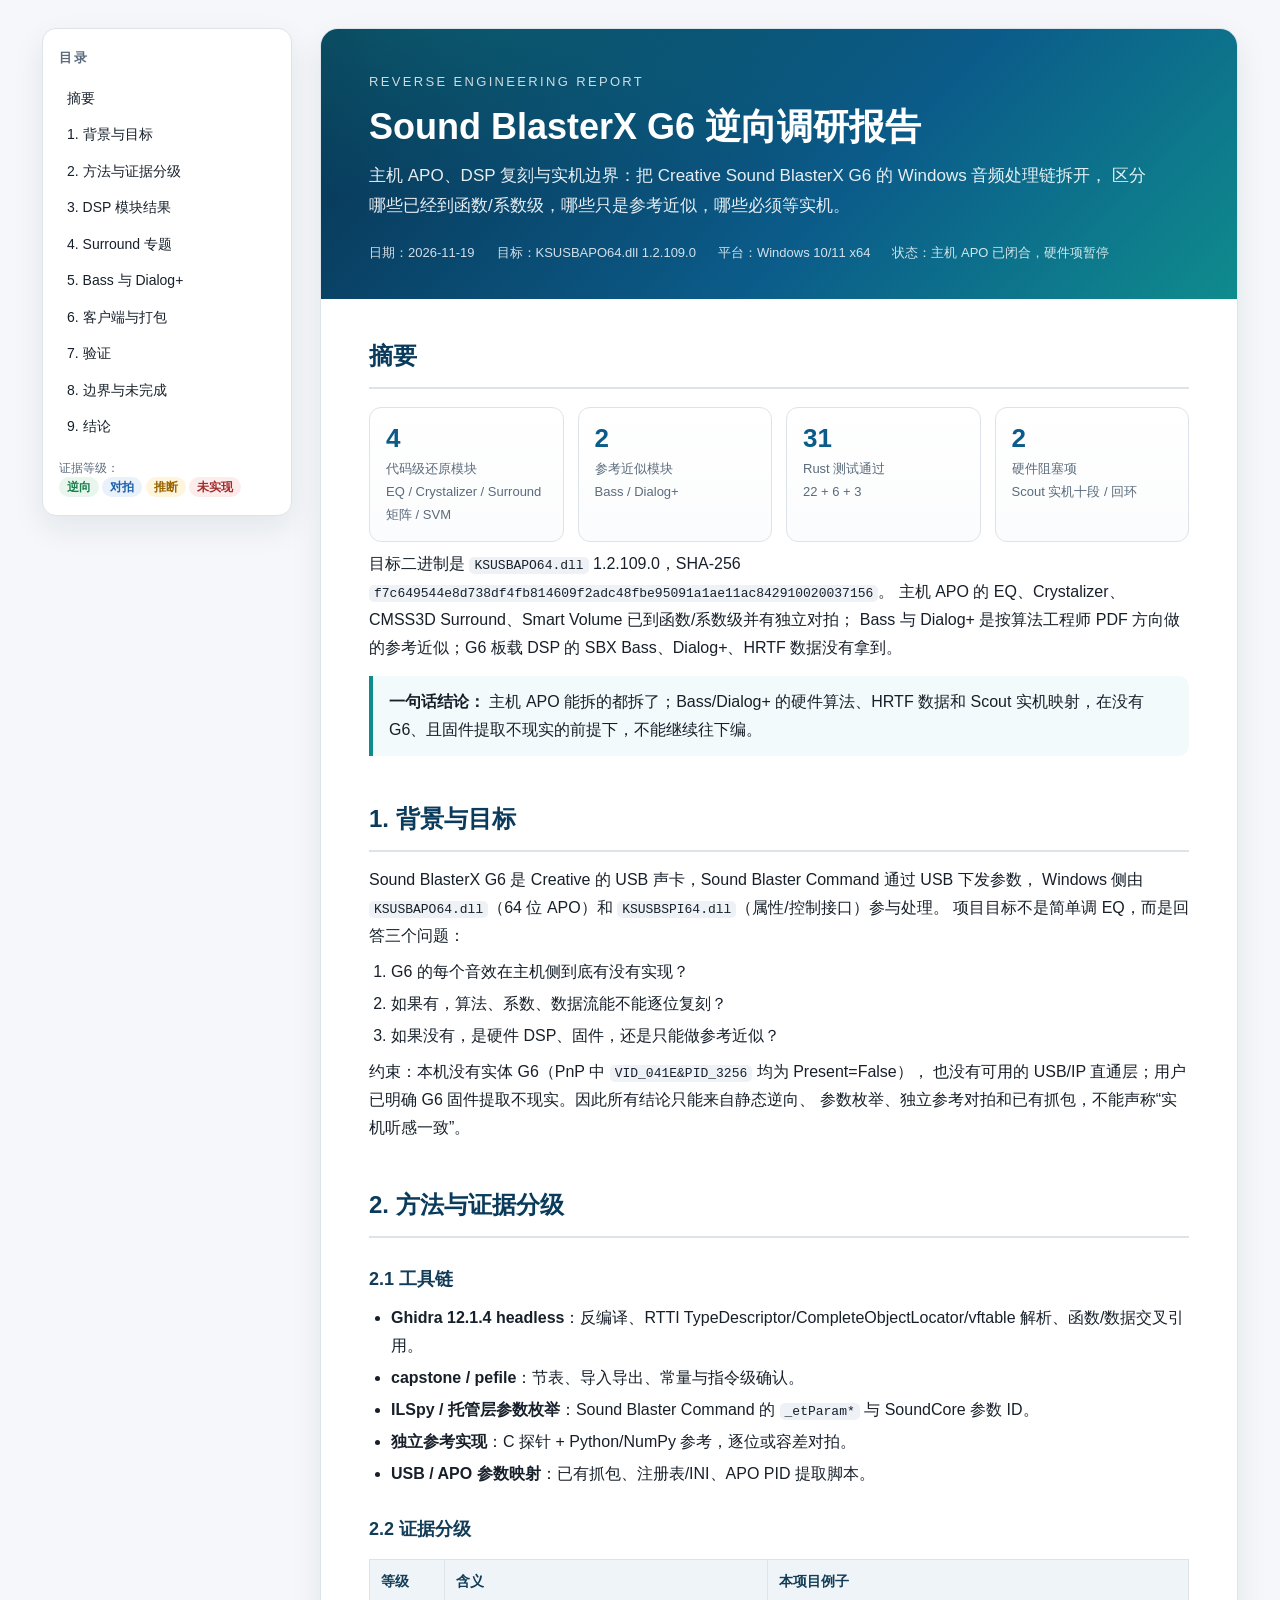
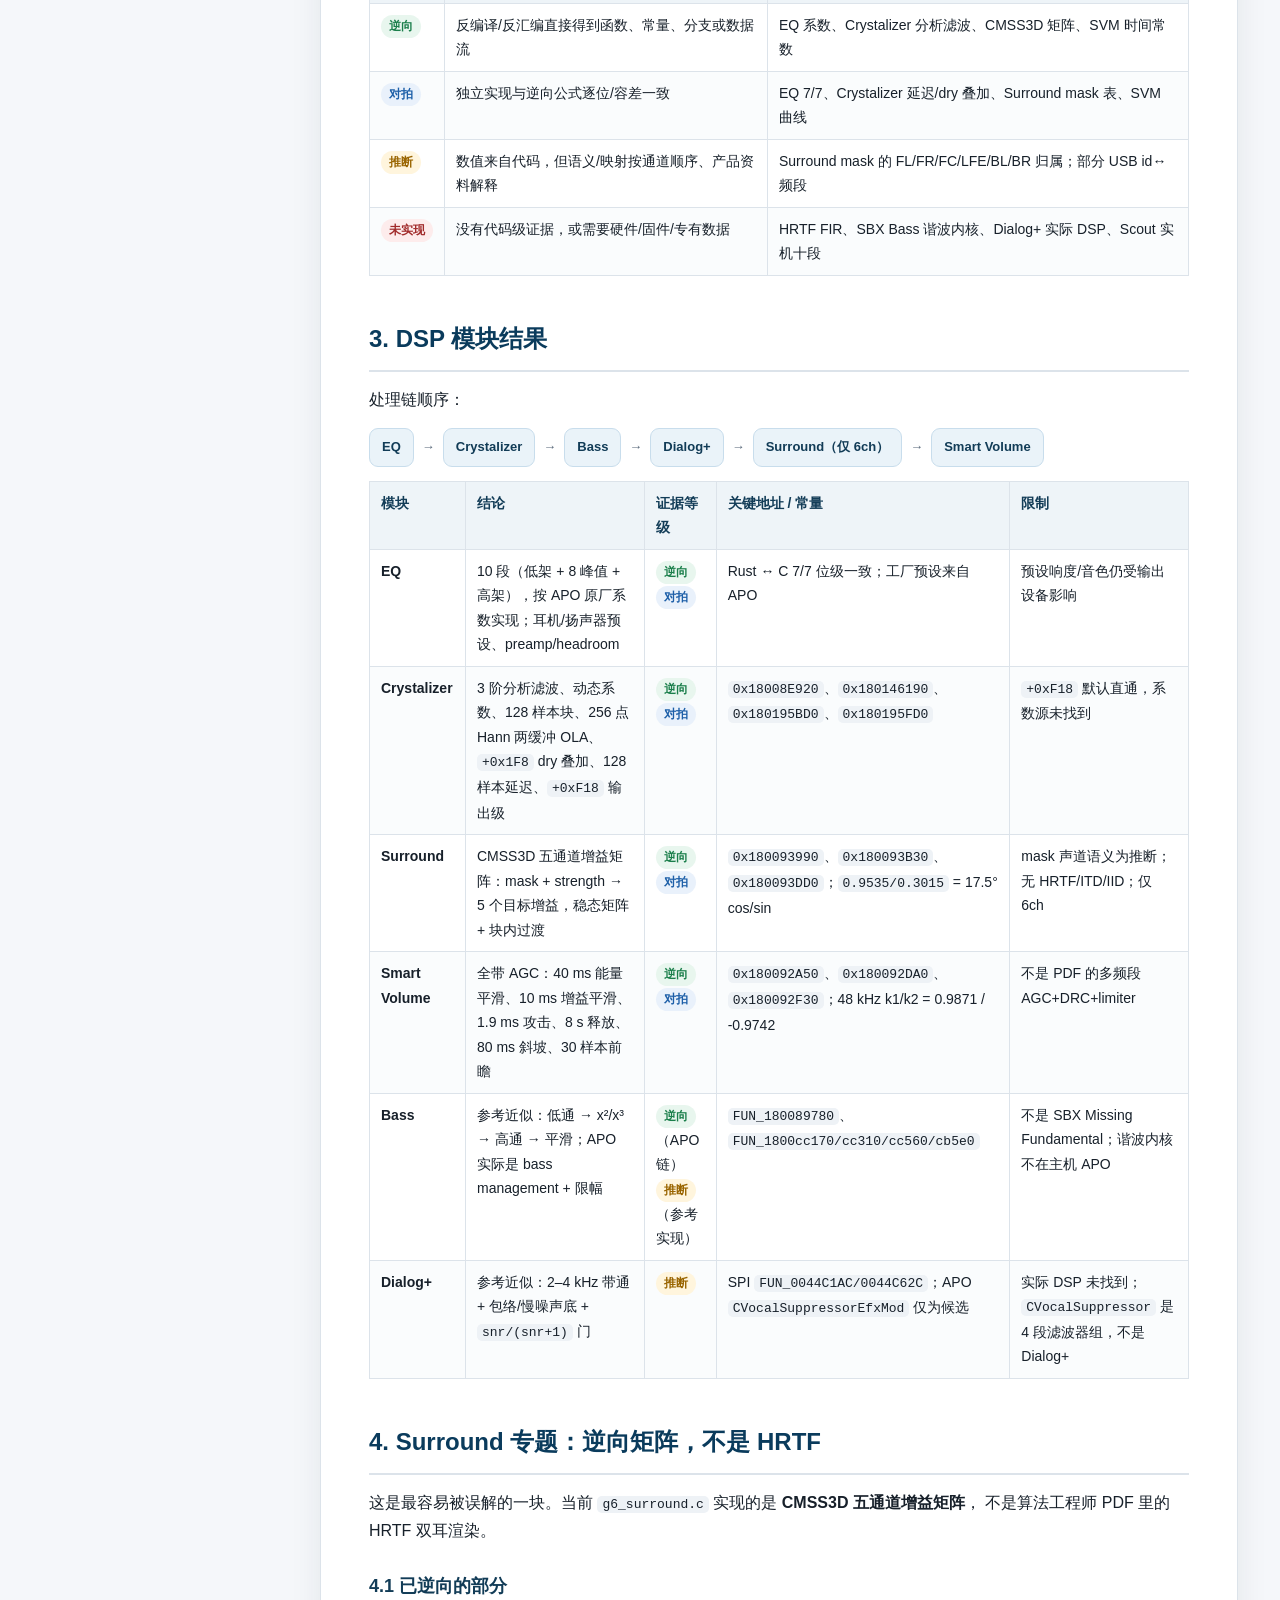
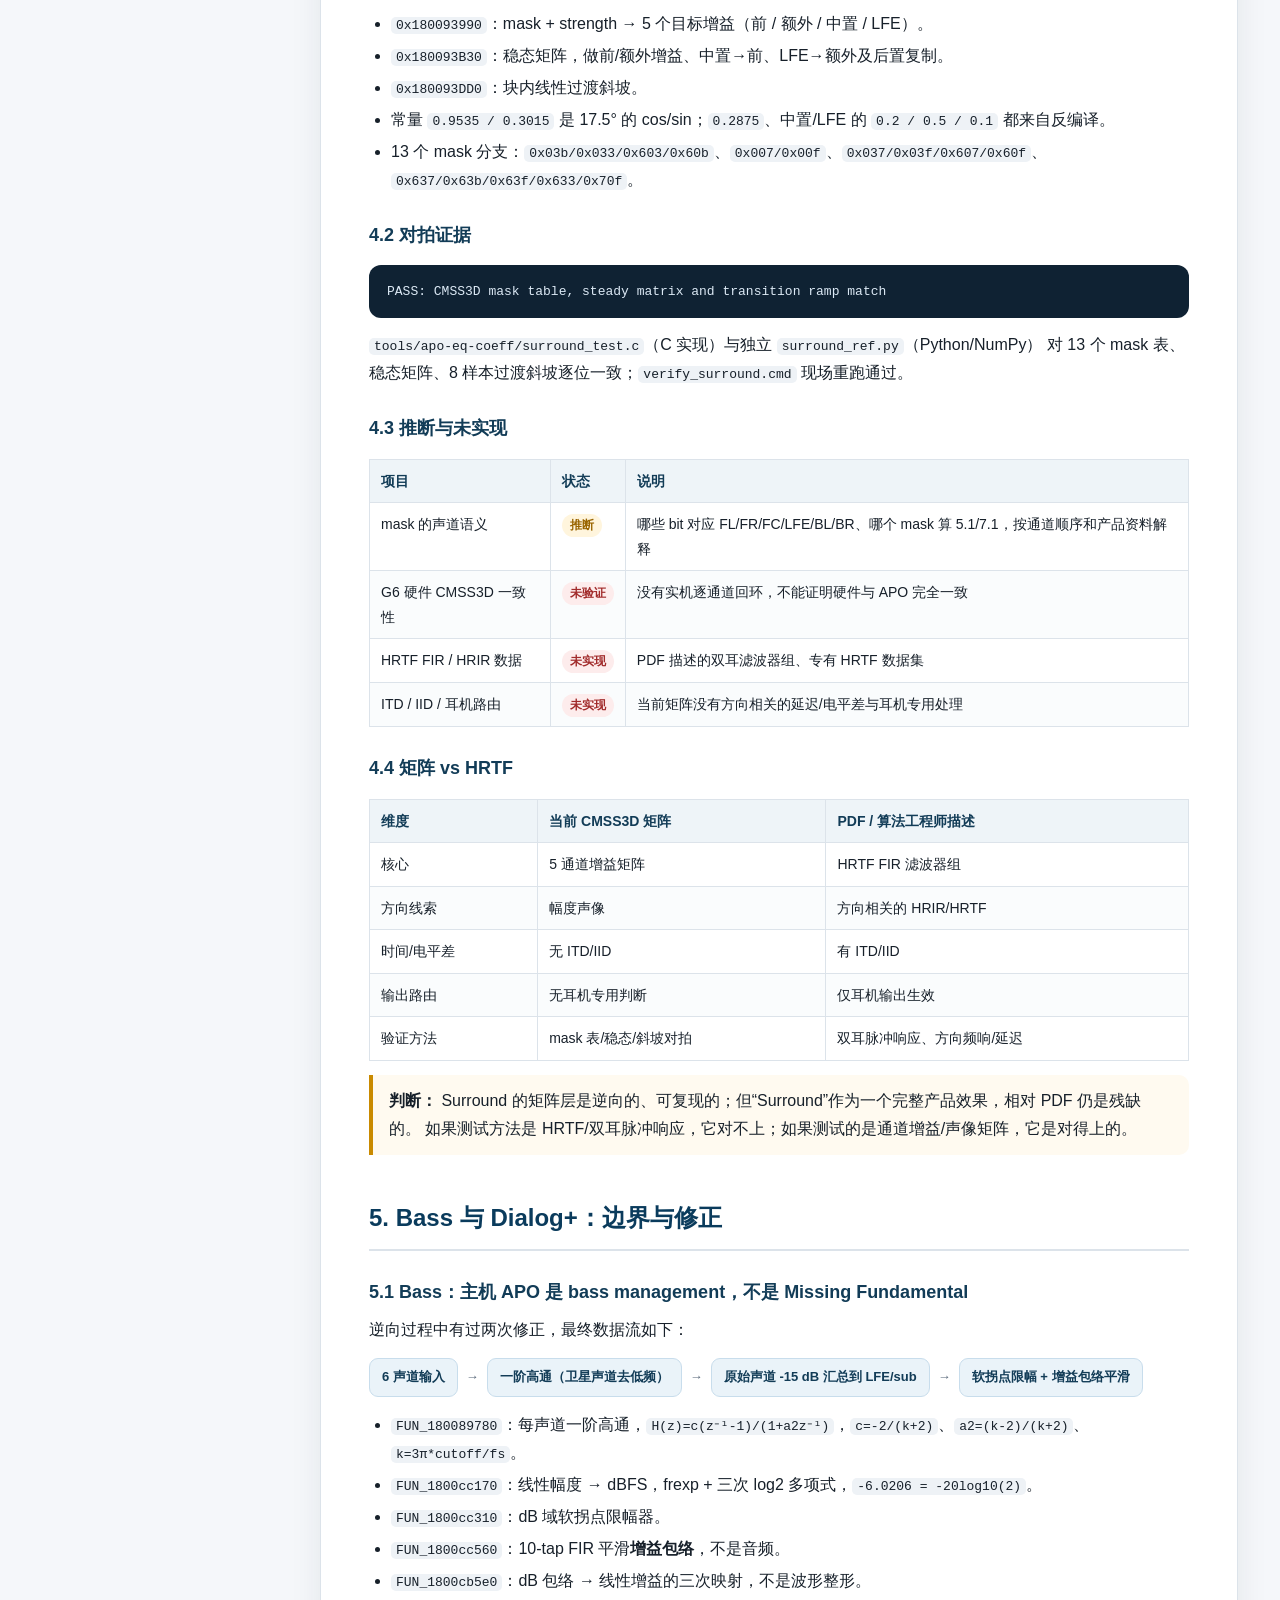
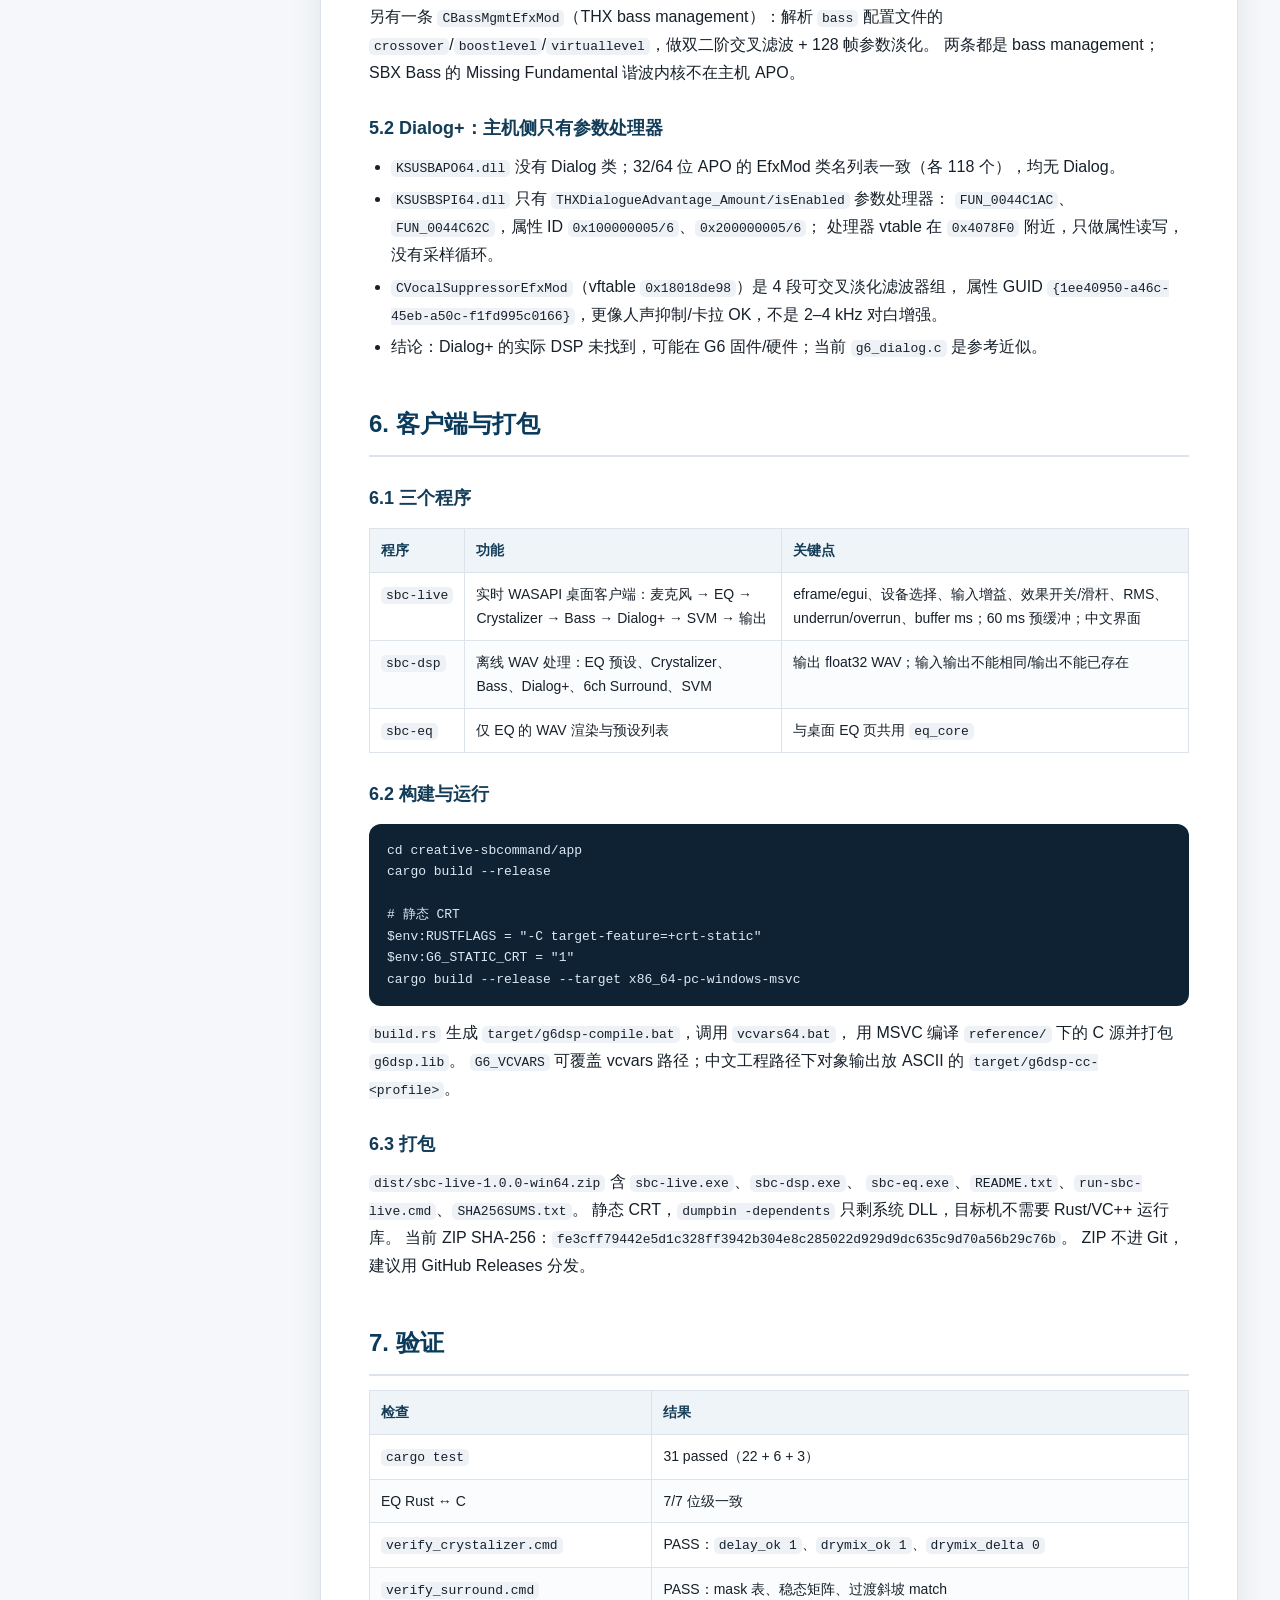
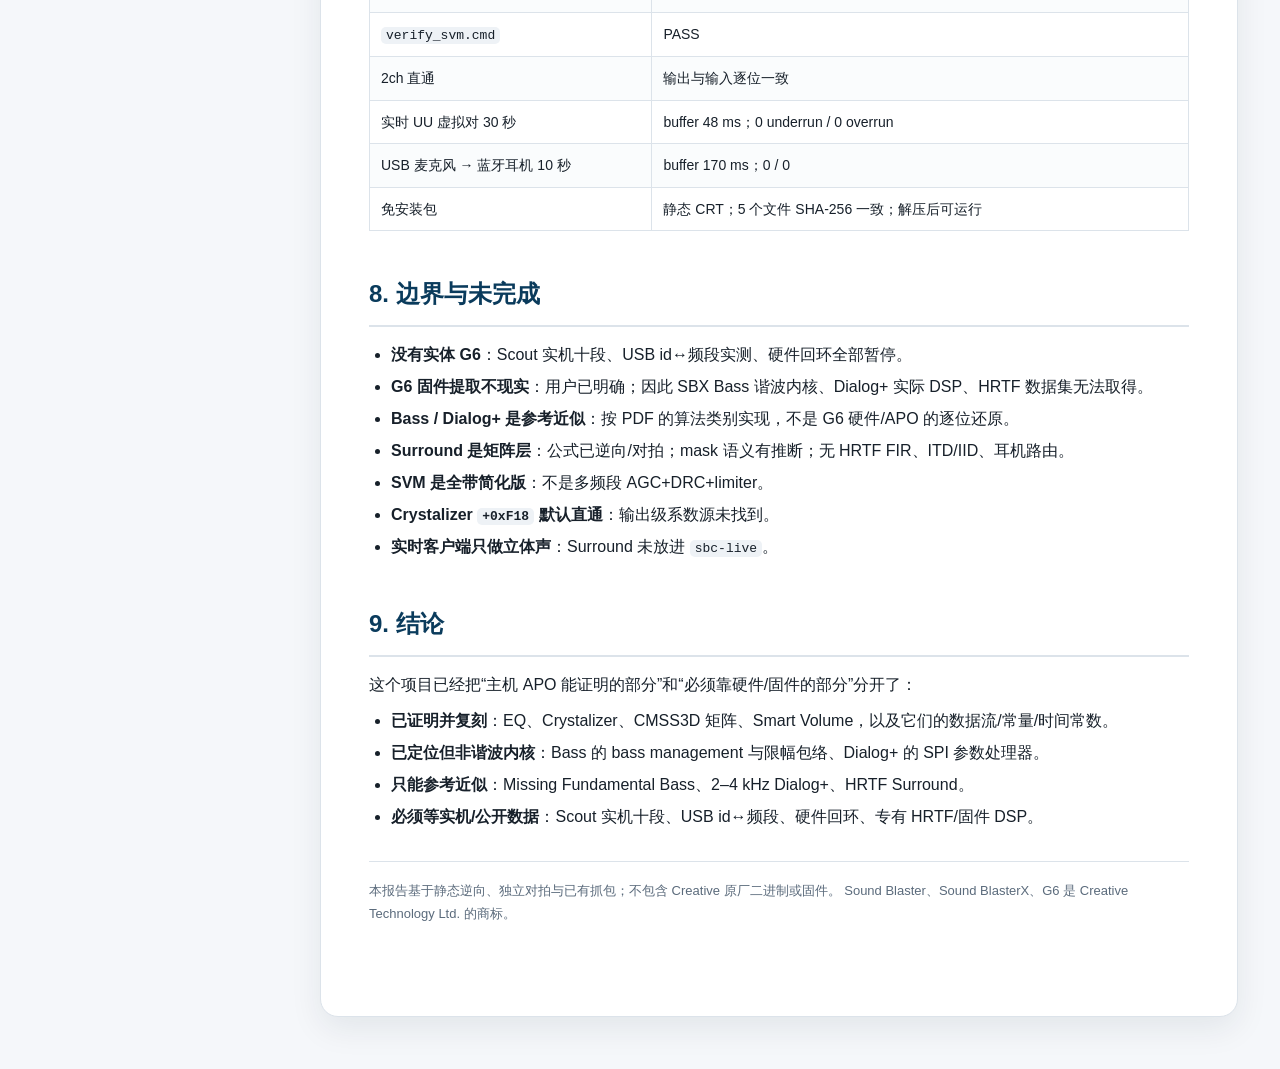
==== commit 60286851: "docs: remove next-step callout from research report" ====
--- a/creative-sbcommand/reference/g6-research-report.html
+++ b/creative-sbcommand/reference/g6-research-report.html
@@ -228,14 +228,35 @@
     header.hero h1 { font-size: 28px; }
     .content { padding: 26px 22px 34px; }
   }
+  @page {
+    size: A4;
+    margin: 14mm 13mm 16mm;
+  }
   @media print {
     body { background: #fff; }
     .layout { display: block; max-width: none; padding: 0; }
     nav.toc { display: none; }
     main { border: 0; box-shadow: none; border-radius: 0; }
-    header.hero { padding: 24px 28px; -webkit-print-color-adjust: exact; print-color-adjust: exact; }
-    .content { padding: 20px 28px; }
-    section { page-break-inside: avoid; }
+    header.hero {
+      background: #eef5f9 !important;
+      color: #123c57 !important;
+      border-bottom: 3px solid #0b5c8a;
+      padding: 16px 0 14px;
+    }
+    header.hero .eyebrow, header.hero .meta { color: #4b6072 !important; }
+    header.hero h1 { font-size: 26px; margin: 6px 0 8px; }
+    header.hero p.lead { color: #2a4356 !important; font-size: 13px; }
+    .content { padding: 14px 0 0; }
+    section { break-inside: auto; }
+    h2, h3 { break-after: avoid; }
+    h2 + p, h3 + p { break-after: avoid; }
+    .flow { break-inside: avoid; break-before: avoid; }
+    .cards { grid-template-columns: repeat(2, 1fr); }
+    tr, .card, .callout, pre { break-inside: avoid; }
+    thead { display: table-header-group; }
+    table { min-width: 0; font-size: 11.5px; }
+    th, td { padding: 5px 7px; }
+    pre { white-space: pre-wrap; word-break: break-word; }
     a { color: inherit; text-decoration: none; }
   }
 </style>
@@ -582,11 +603,6 @@
           <li><strong>只能参考近似</strong>：Missing Fundamental Bass、2–4 kHz Dialog+、HRTF Surround。</li>
           <li><strong>必须等实机/公开数据</strong>：Scout 实机十段、USB id↔频段、硬件回环、专有 HRTF/固件 DSP。</li>
         </ul>
-        <div class="callout">
-          <strong>建议的下一步：</strong>
-          主机侧只做收尾（限幅参数、bass management 公式整理）；若有 G6 实机，再按
-          <code>tools/scout-measure/run-g6-hardware.ps1</code> 做逐通道/双耳回环。没有实机时，不应再为硬件算法编造“逐位还原”的结论。
-        </div>
         <div class="footer">
           本报告基于静态逆向、独立对拍与已有抓包；不包含 Creative 原厂二进制或固件。
           Sound Blaster、Sound BlasterX、G6 是 Creative Technology Ltd. 的商标。
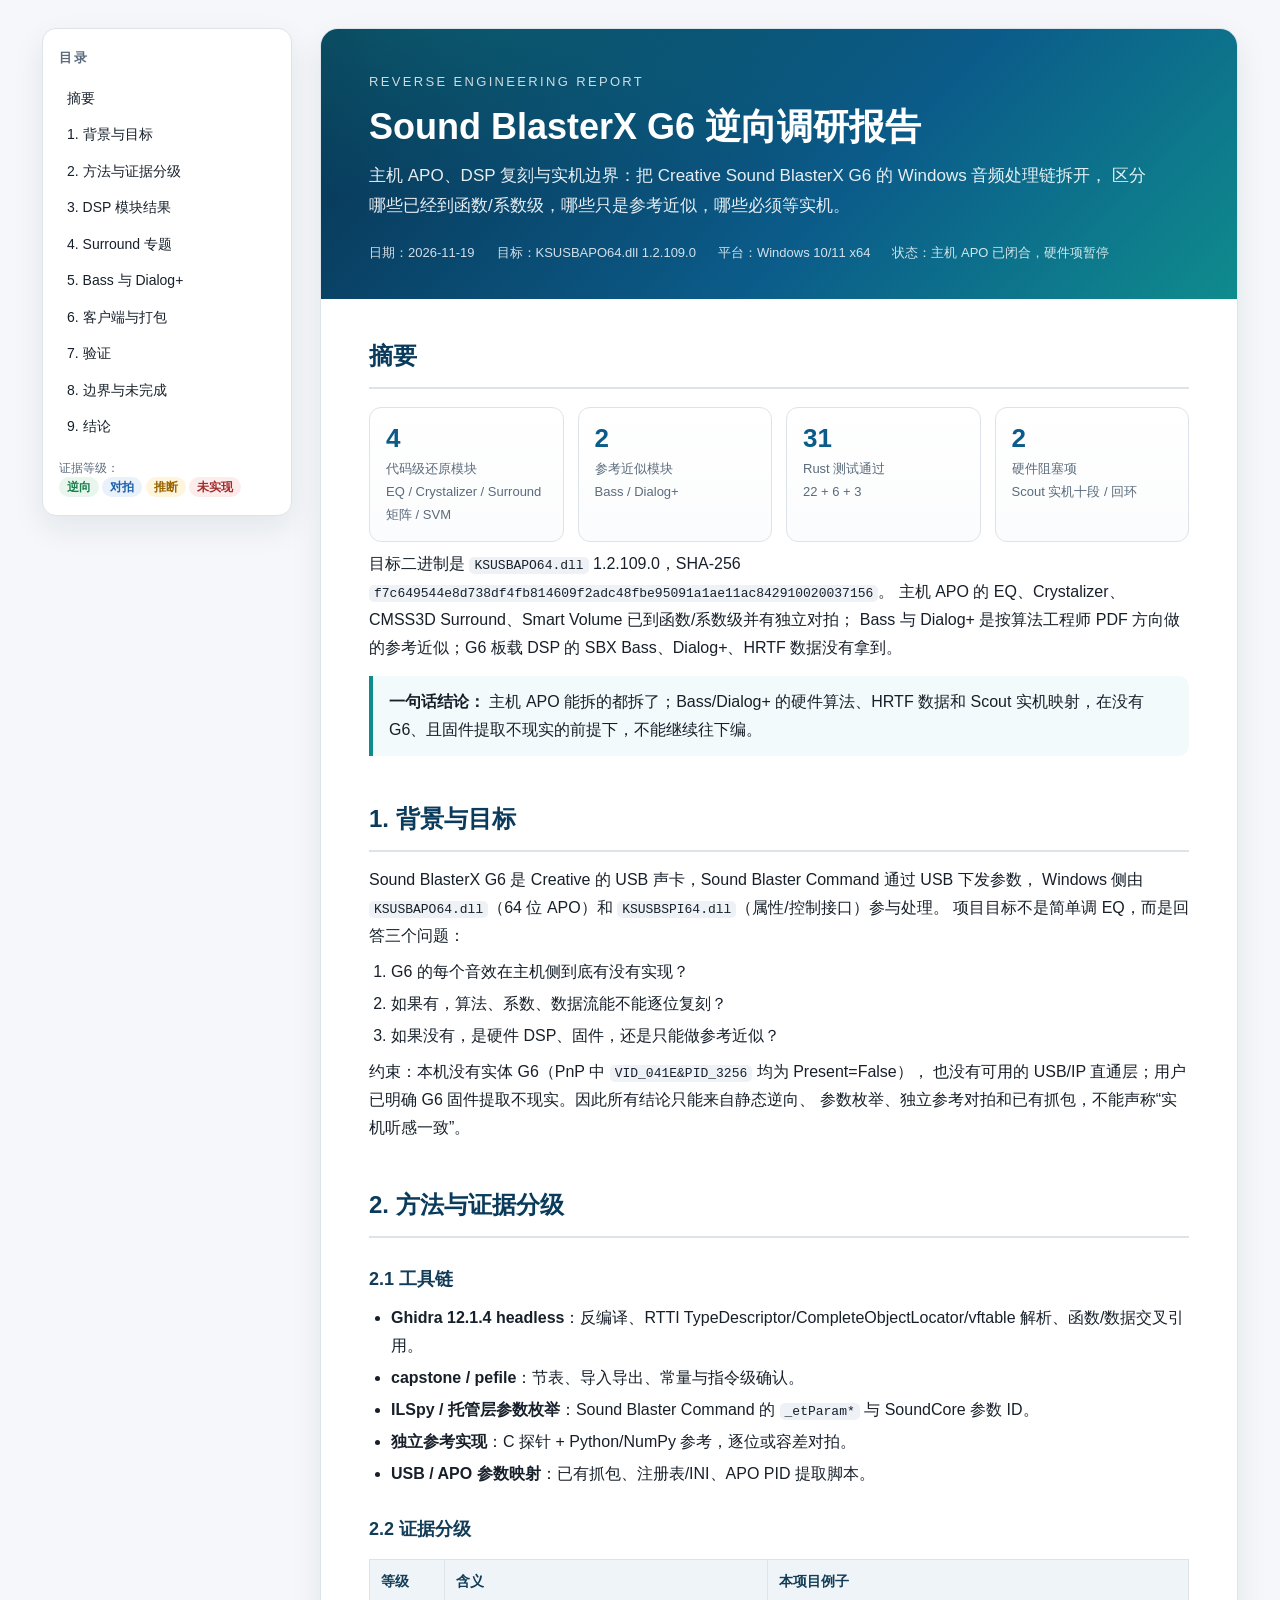
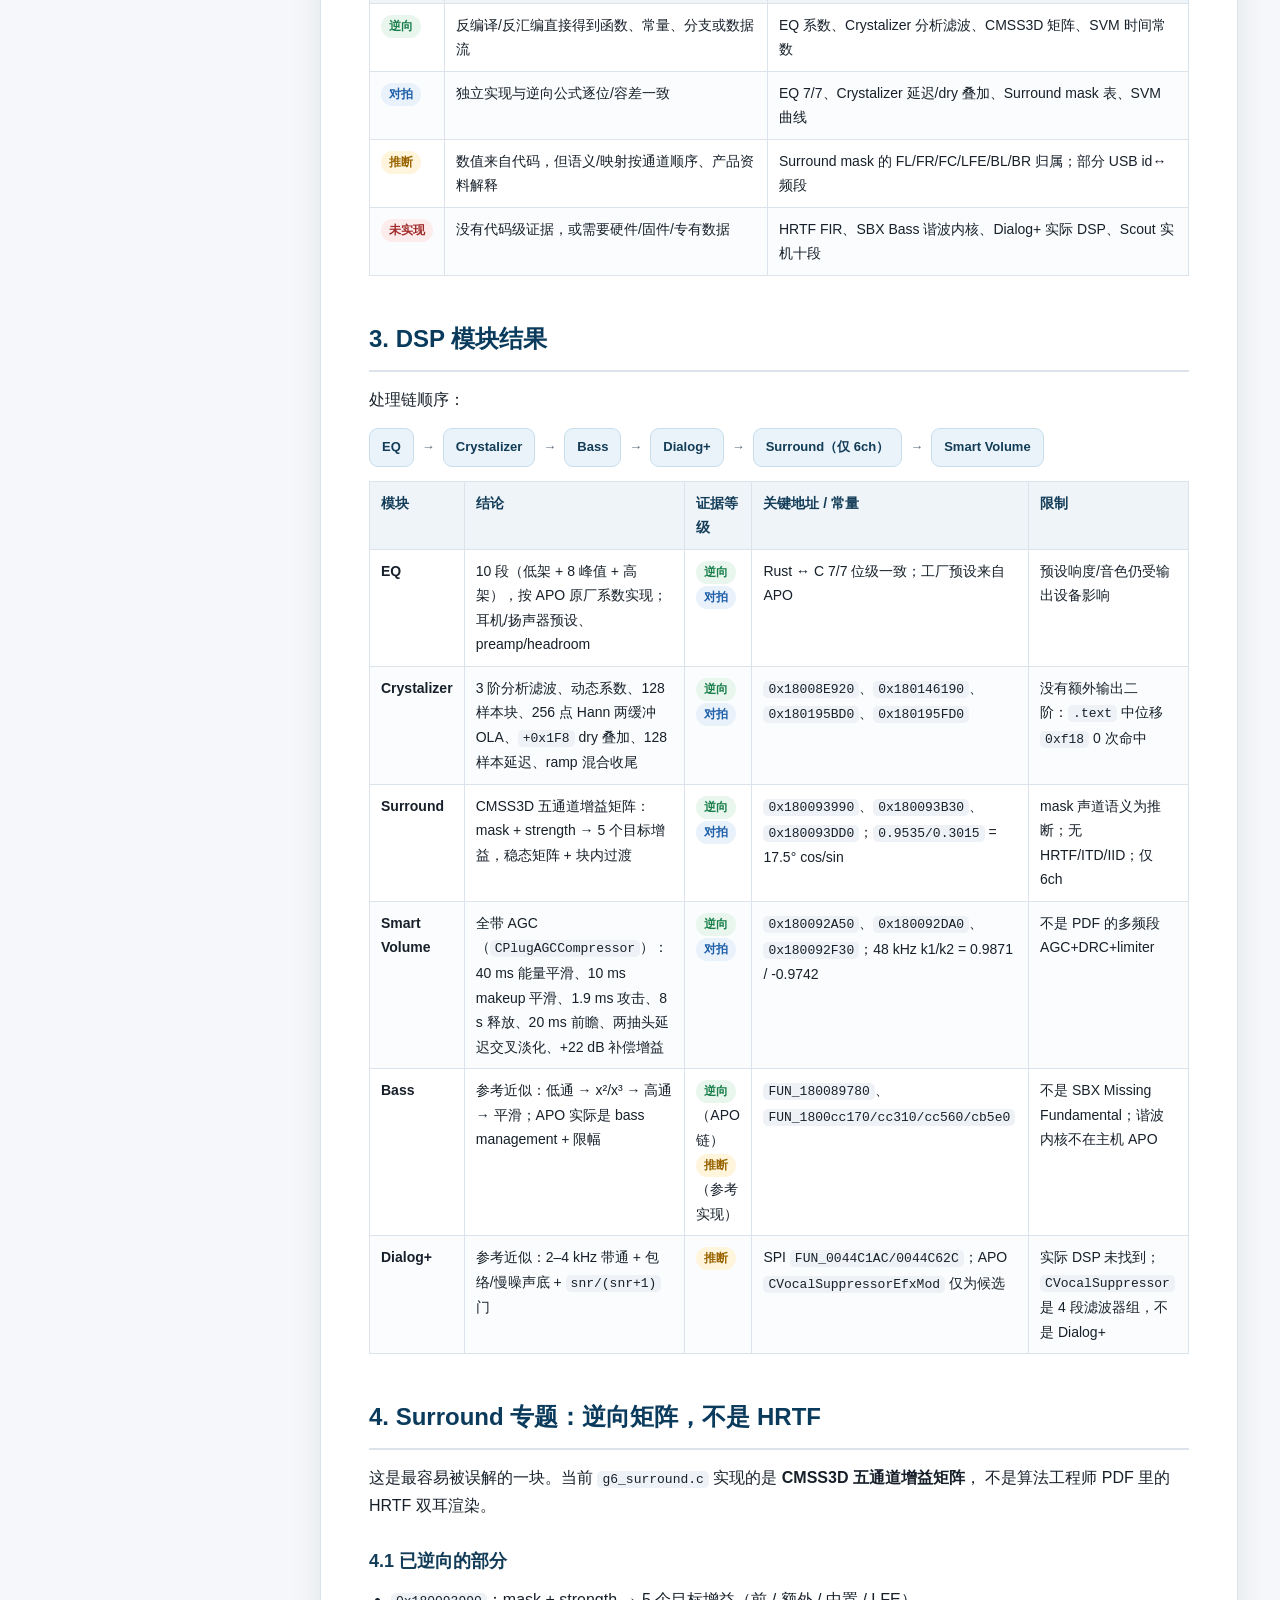
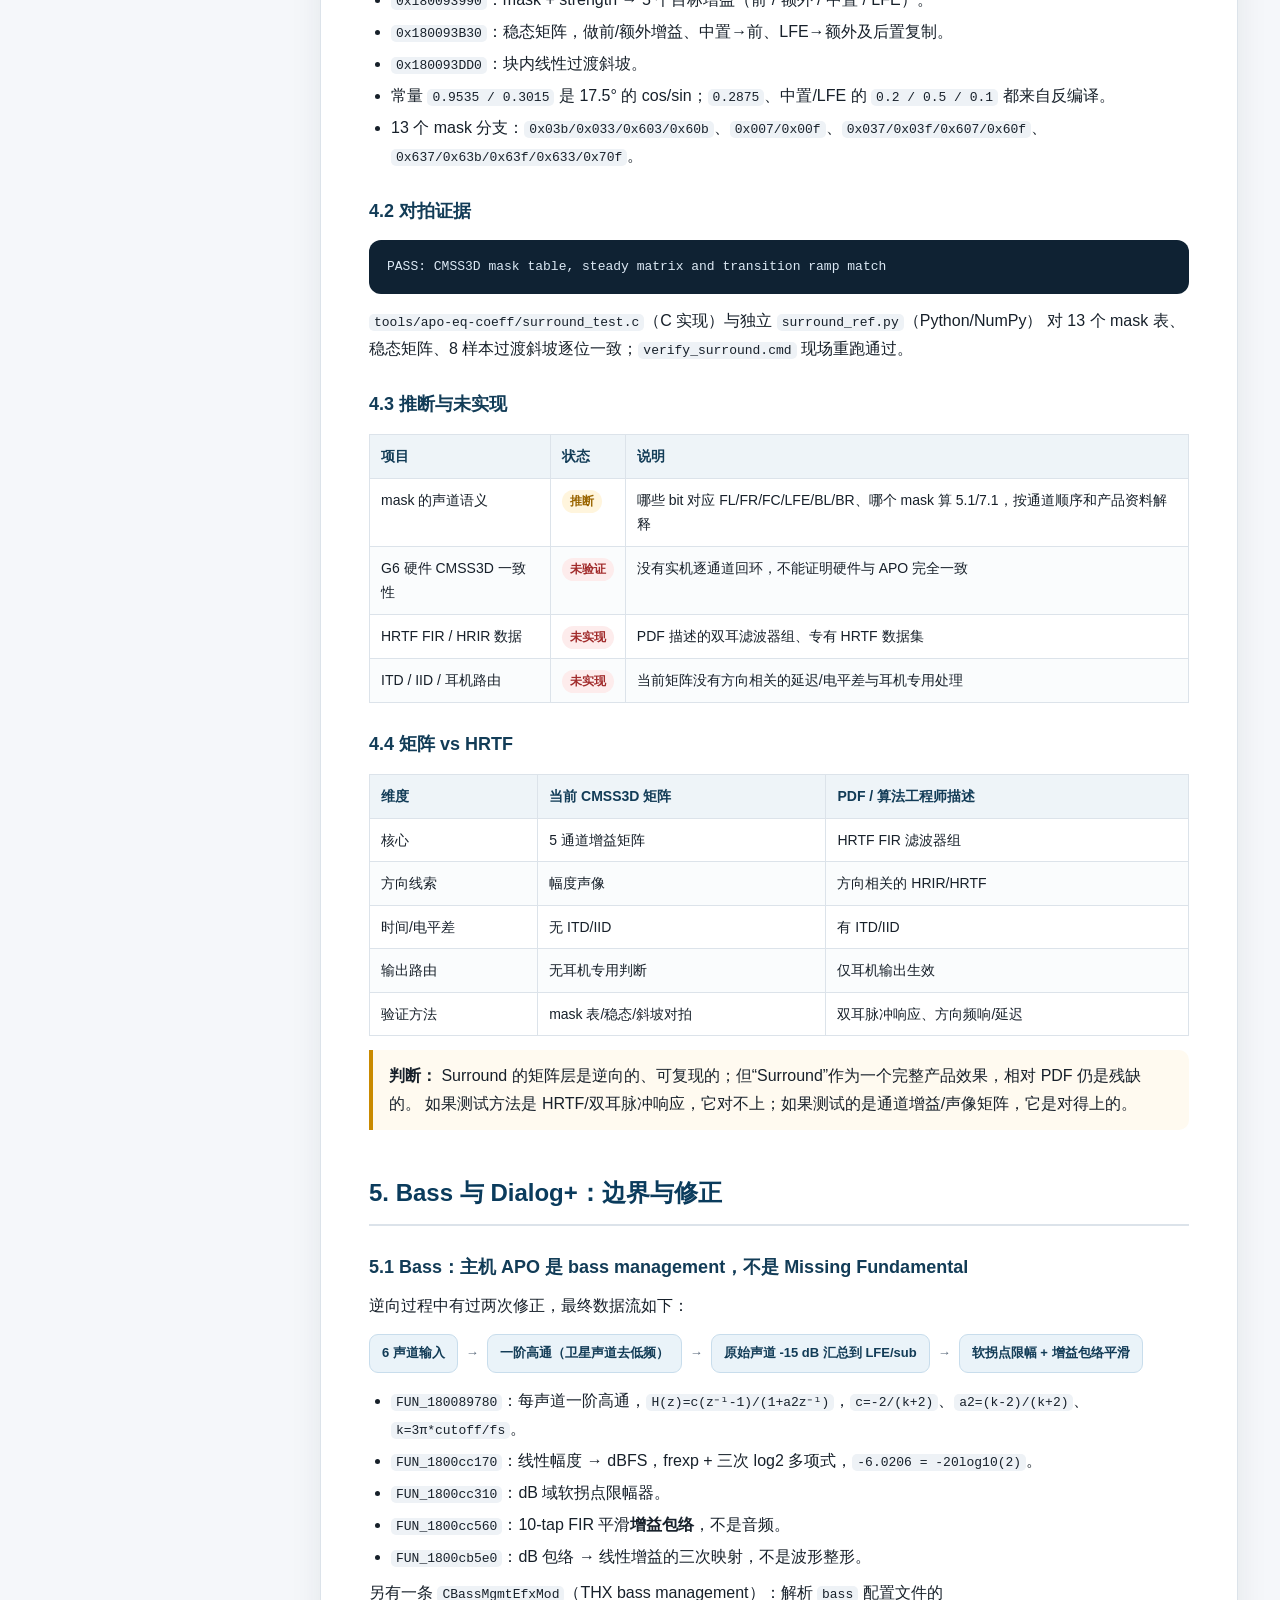
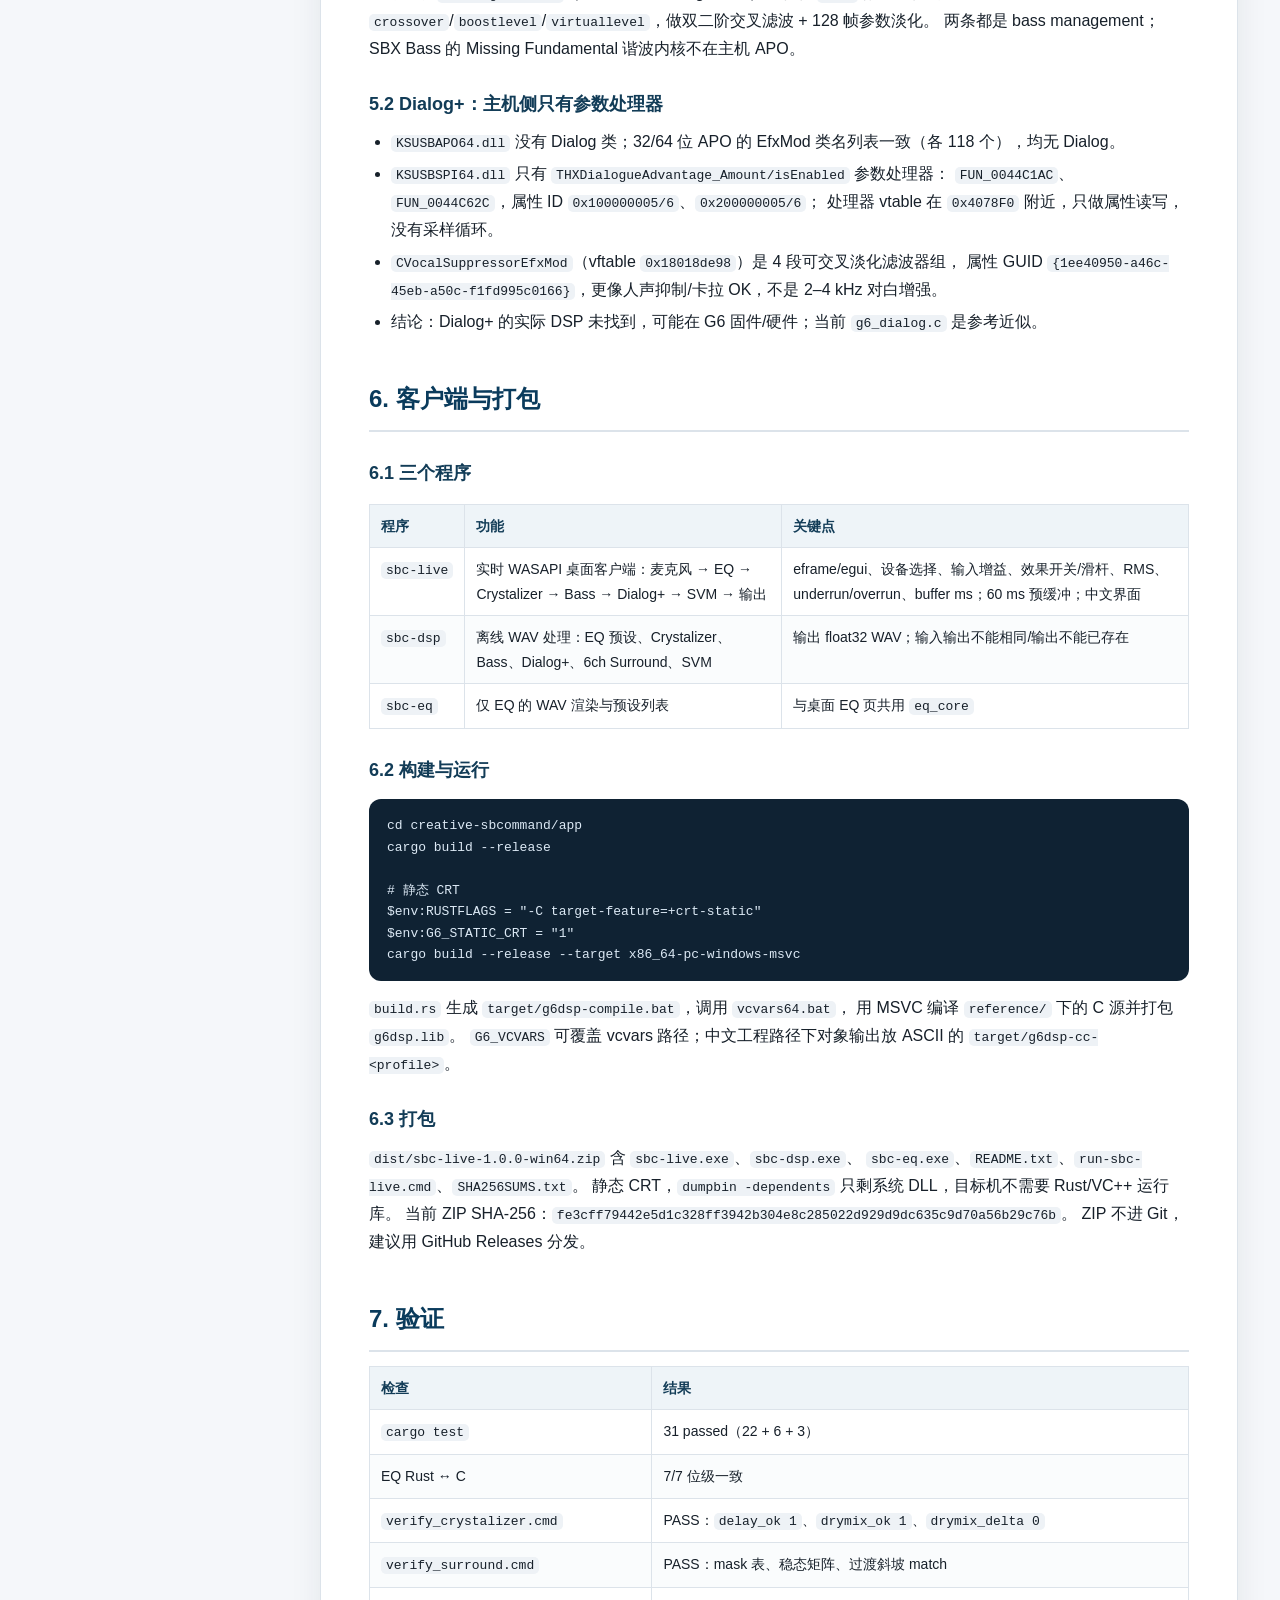
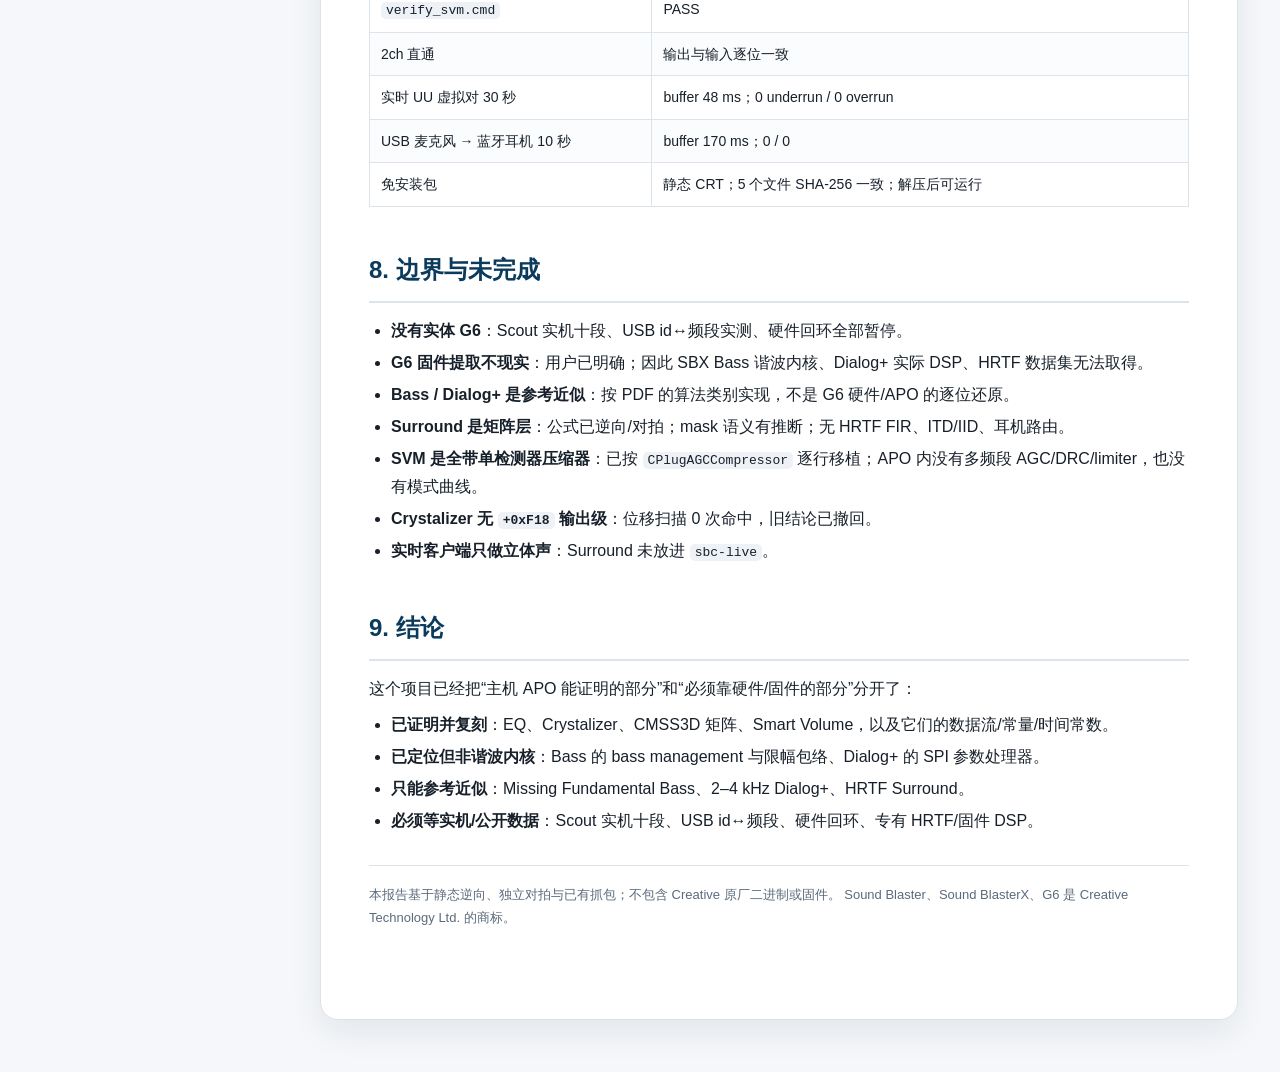
==== commit cb3b8c58: "feat(svm): port CPlugAGCCompressor exactly; retract the +0xF18 output stage Smart Volume (reference/" ====
--- a/creative-sbcommand/reference/g6-research-report.html
+++ b/creative-sbcommand/reference/g6-research-report.html
@@ -390,10 +390,10 @@
               </tr>
               <tr>
                 <td><strong>Crystalizer</strong></td>
-                <td>3 阶分析滤波、动态系数、128 样本块、256 点 Hann 两缓冲 OLA、<code>+0x1F8</code> dry 叠加、128 样本延迟、<code>+0xF18</code> 输出级</td>
+                <td>3 阶分析滤波、动态系数、128 样本块、256 点 Hann 两缓冲 OLA、<code>+0x1F8</code> dry 叠加、128 样本延迟、ramp 混合收尾</td>
                 <td><span class="pill re">逆向</span> <span class="pill check">对拍</span></td>
                 <td><code>0x18008E920</code>、<code>0x180146190</code>、<code>0x180195BD0</code>、<code>0x180195FD0</code></td>
-                <td><code>+0xF18</code> 默认直通，系数源未找到</td>
+                <td>没有额外输出二阶：<code>.text</code> 中位移 <code>0xf18</code> 0 次命中</td>
               </tr>
               <tr>
                 <td><strong>Surround</strong></td>
@@ -404,7 +404,7 @@
               </tr>
               <tr>
                 <td><strong>Smart Volume</strong></td>
-                <td>全带 AGC：40 ms 能量平滑、10 ms 增益平滑、1.9 ms 攻击、8 s 释放、80 ms 斜坡、30 样本前瞻</td>
+                <td>全带 AGC（<code>CPlugAGCCompressor</code>）：40 ms 能量平滑、10 ms makeup 平滑、1.9 ms 攻击、8 s 释放、20 ms 前瞻、两抽头延迟交叉淡化、+22 dB 补偿增益</td>
                 <td><span class="pill re">逆向</span> <span class="pill check">对拍</span></td>
                 <td><code>0x180092A50</code>、<code>0x180092DA0</code>、<code>0x180092F30</code>；48 kHz k1/k2 = 0.9871 / -0.9742</td>
                 <td>不是 PDF 的多频段 AGC+DRC+limiter</td>
@@ -586,8 +586,8 @@
           <li><strong>G6 固件提取不现实</strong>：用户已明确；因此 SBX Bass 谐波内核、Dialog+ 实际 DSP、HRTF 数据集无法取得。</li>
           <li><strong>Bass / Dialog+ 是参考近似</strong>：按 PDF 的算法类别实现，不是 G6 硬件/APO 的逐位还原。</li>
           <li><strong>Surround 是矩阵层</strong>：公式已逆向/对拍；mask 语义有推断；无 HRTF FIR、ITD/IID、耳机路由。</li>
-          <li><strong>SVM 是全带简化版</strong>：不是多频段 AGC+DRC+limiter。</li>
-          <li><strong>Crystalizer <code>+0xF18</code> 默认直通</strong>：输出级系数源未找到。</li>
+          <li><strong>SVM 是全带单检测器压缩器</strong>：已按 <code>CPlugAGCCompressor</code> 逐行移植；APO 内没有多频段 AGC/DRC/limiter，也没有模式曲线。</li>
+          <li><strong>Crystalizer 无 <code>+0xF18</code> 输出级</strong>：位移扫描 0 次命中，旧结论已撤回。</li>
           <li><strong>实时客户端只做立体声</strong>：Surround 未放进 <code>sbc-live</code>。</li>
         </ul>
       </section>
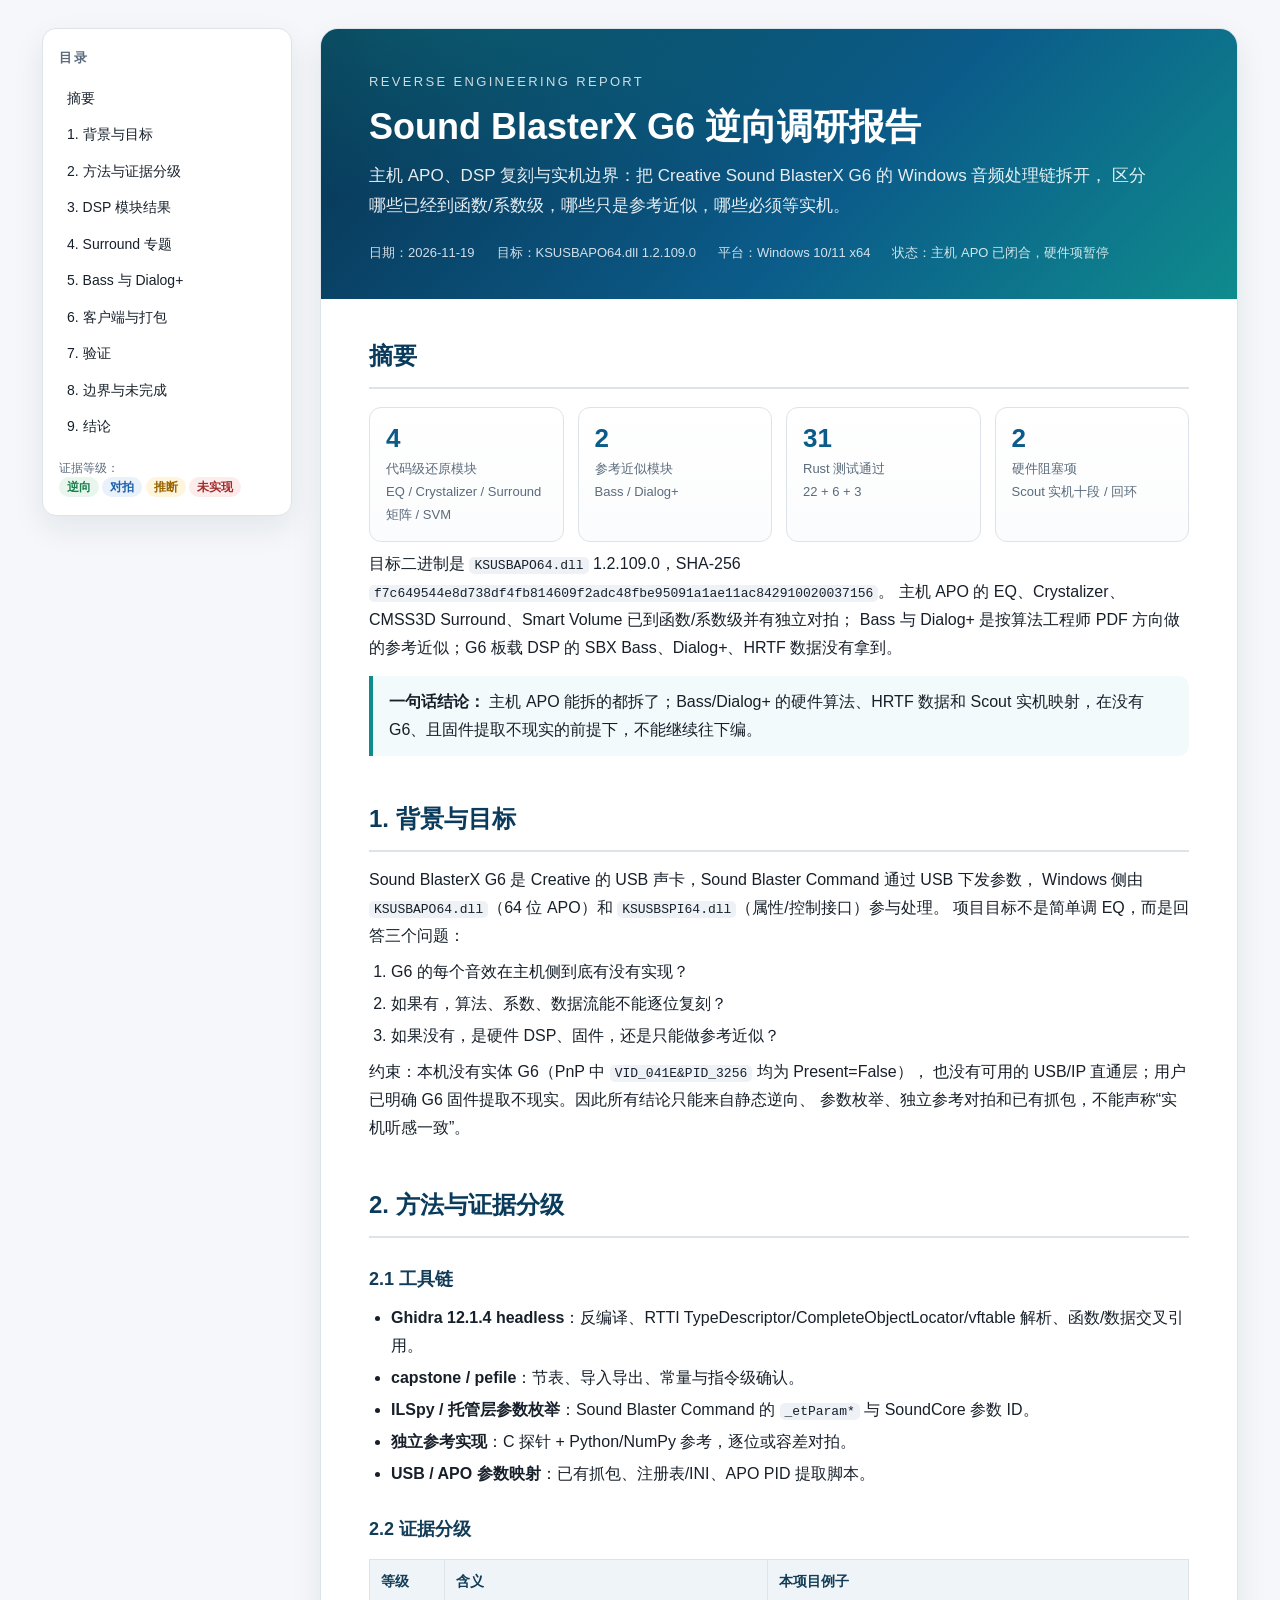
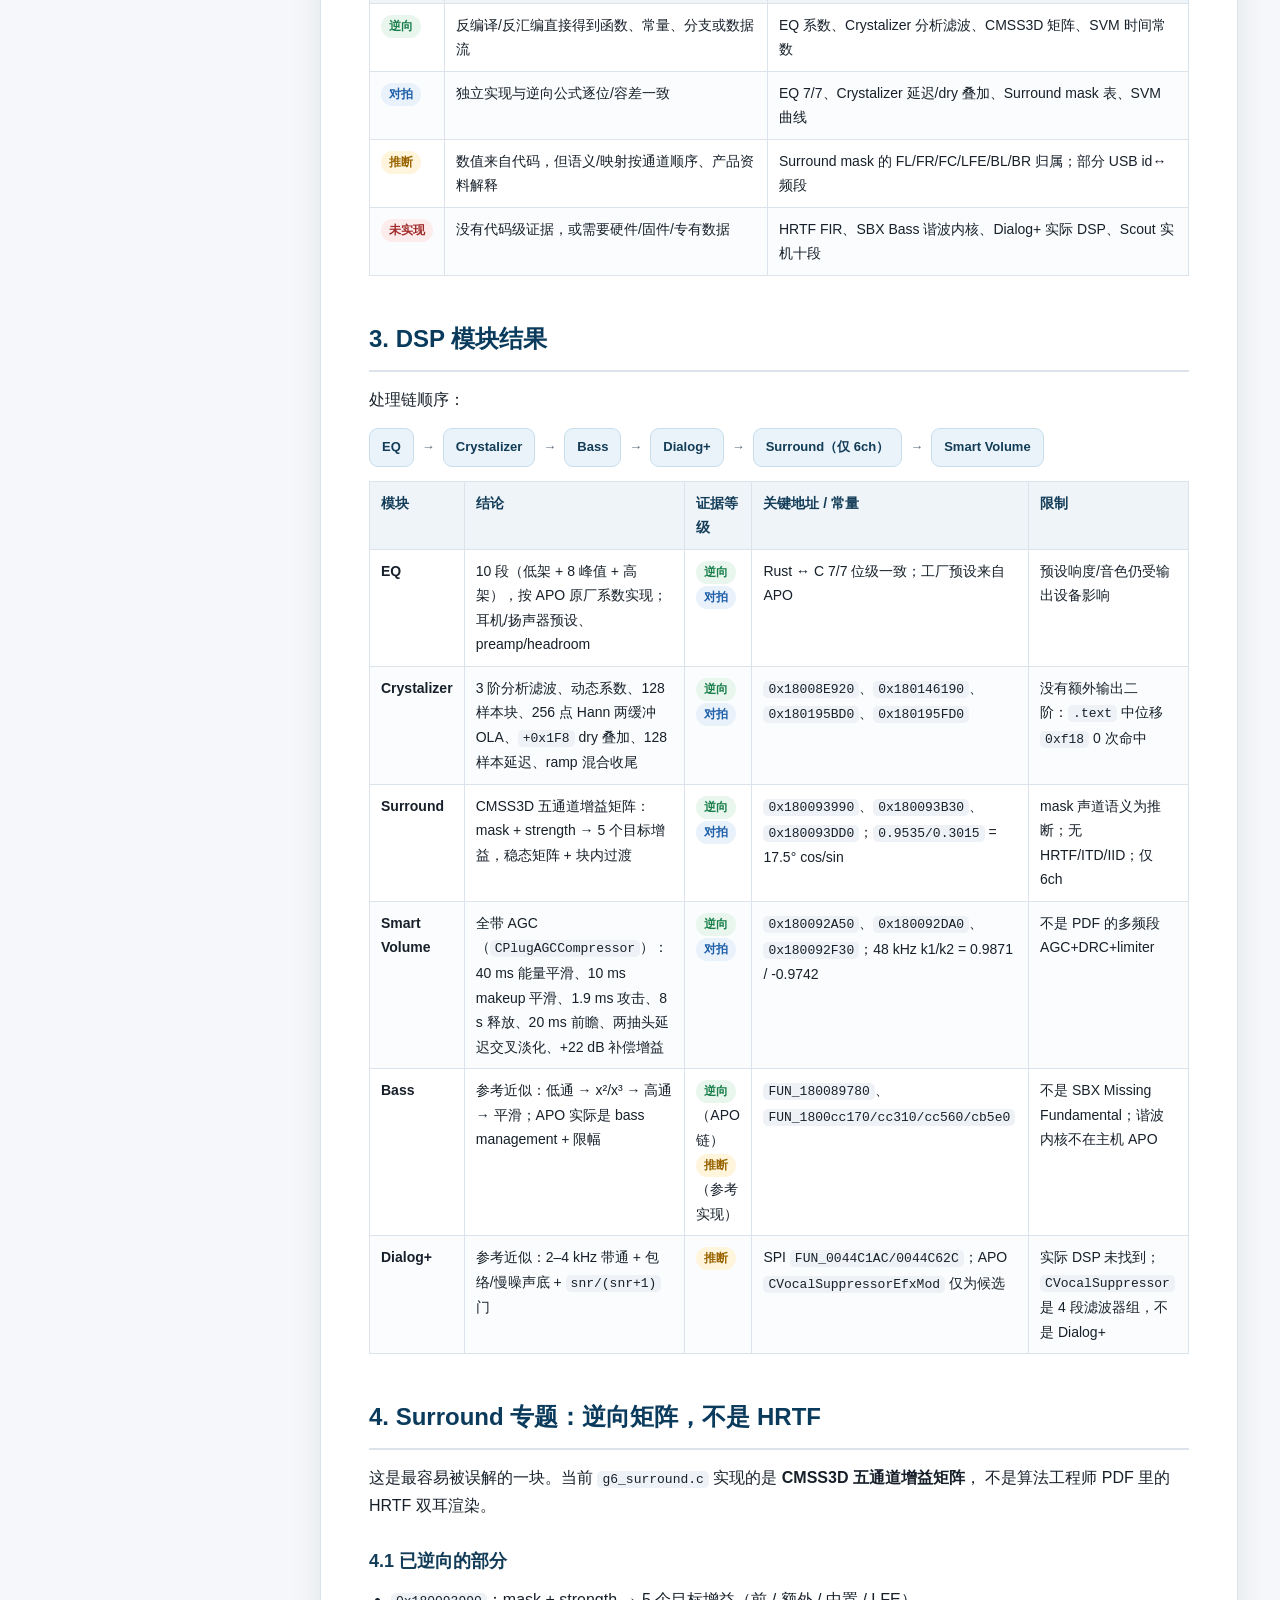
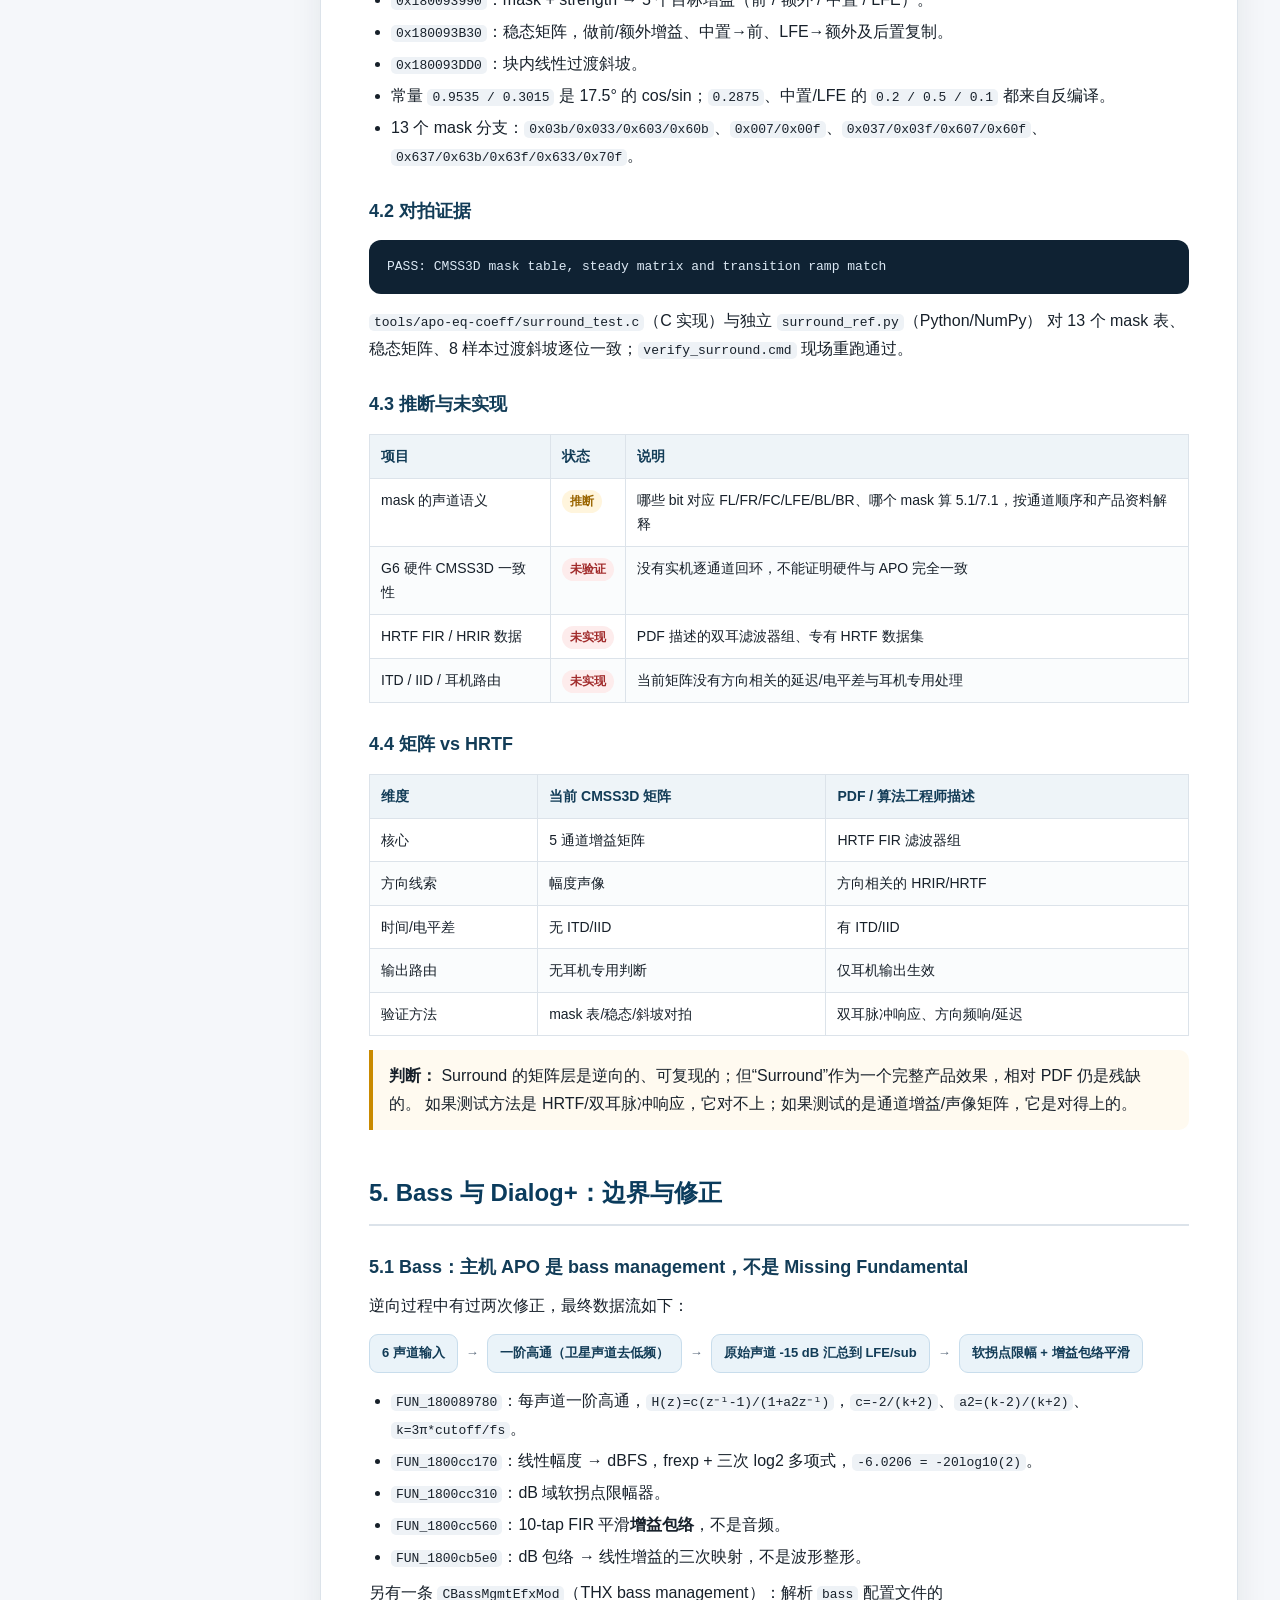
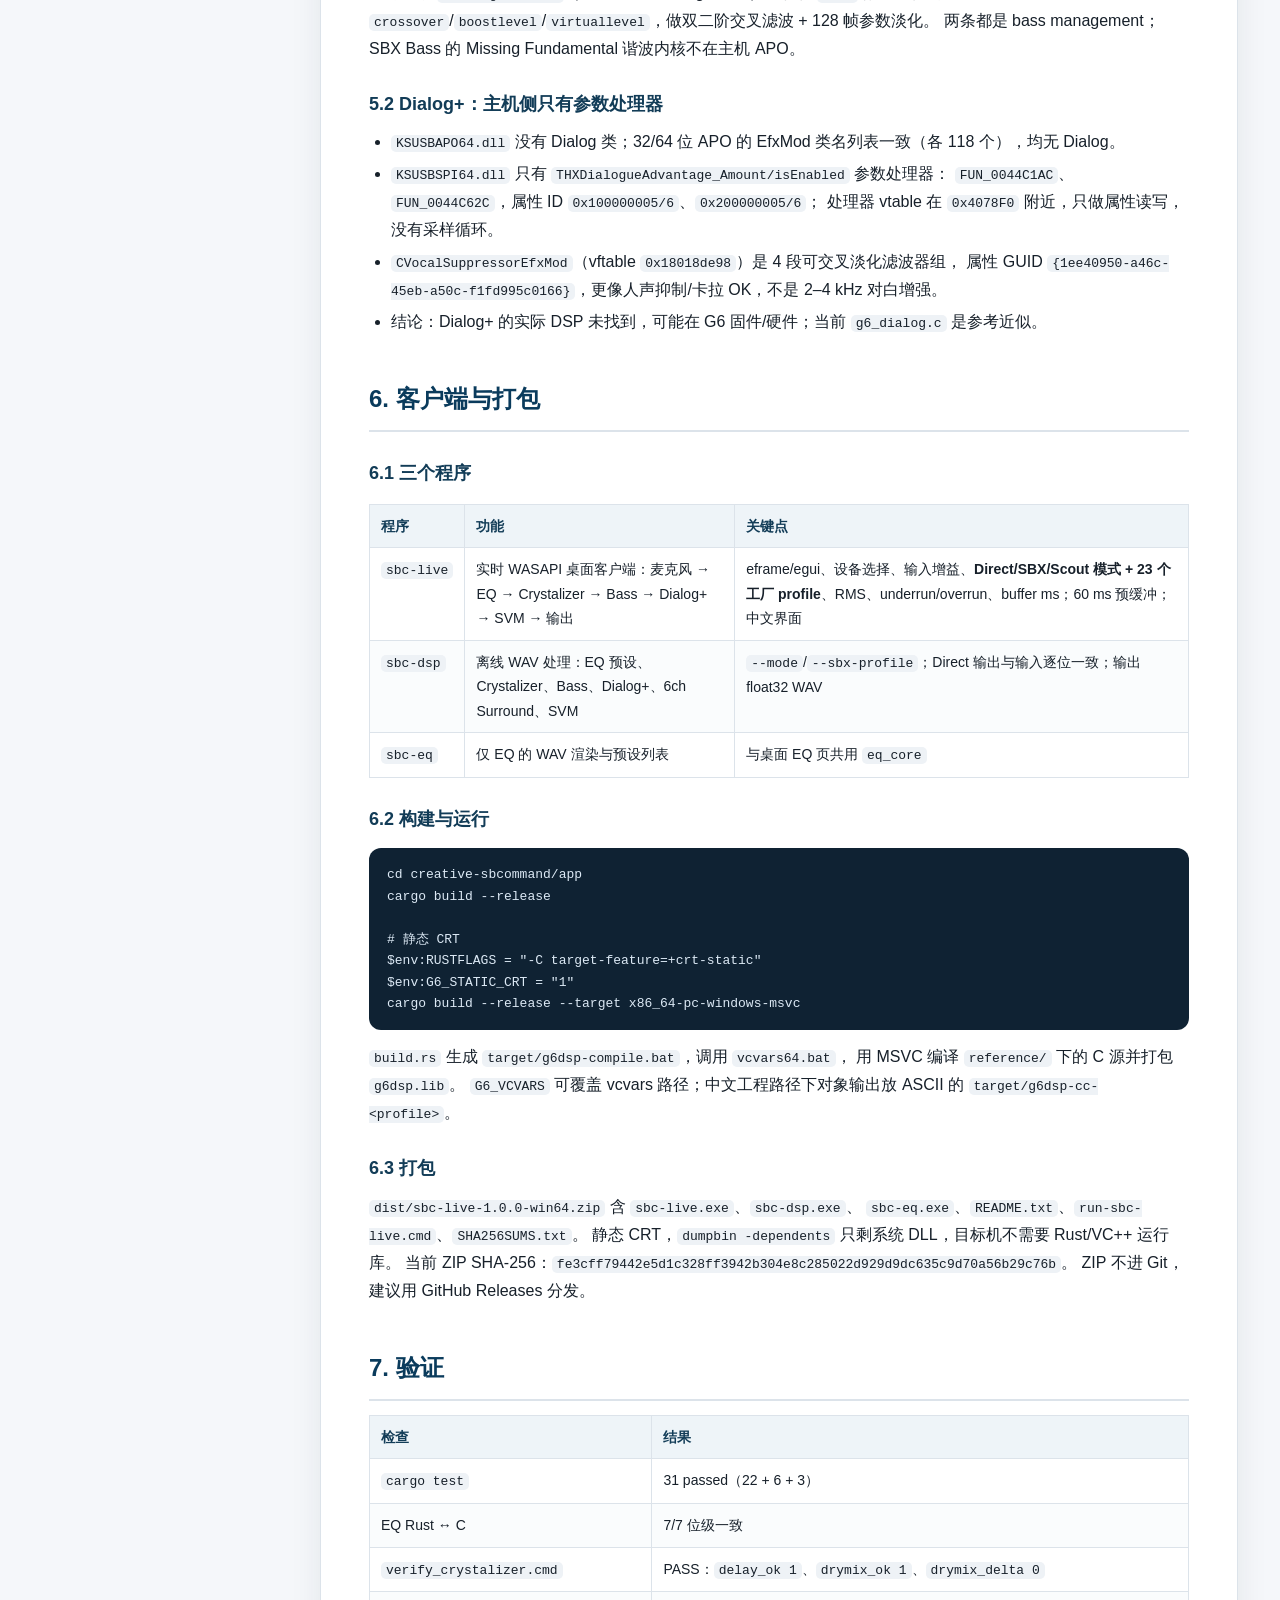
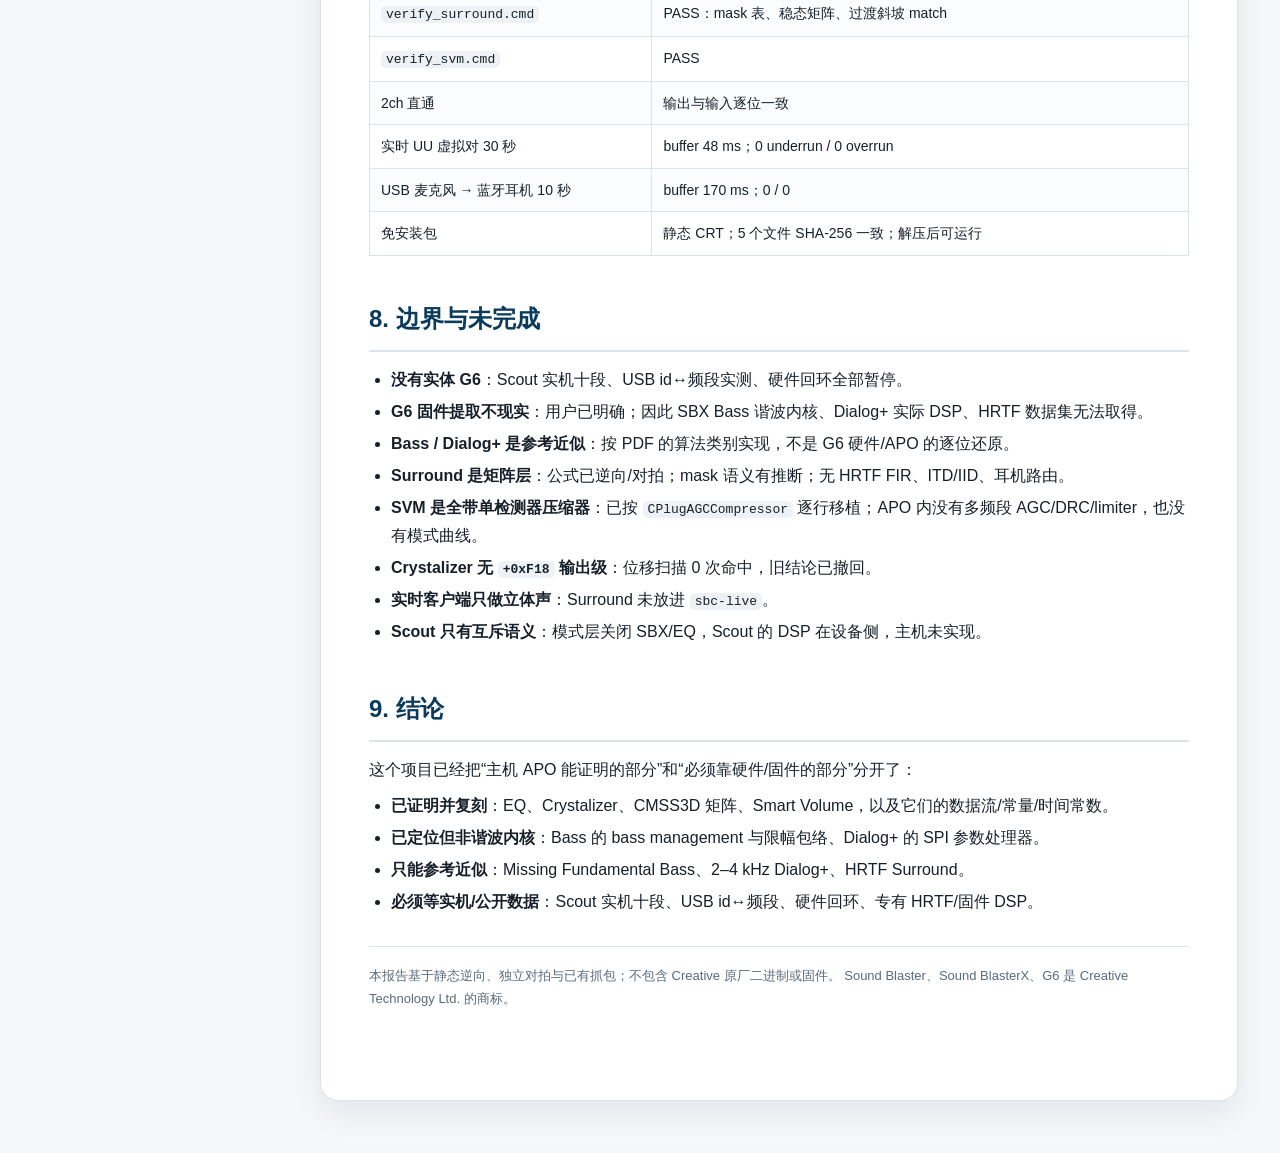
==== commit 8182e3f1: "feat(modes): Direct / SBX / Scout semantics from the factory profiles The clients treated Crystalize" ====
--- a/creative-sbcommand/reference/g6-research-report.html
+++ b/creative-sbcommand/reference/g6-research-report.html
@@ -527,8 +527,8 @@
           <table>
             <thead><tr><th>程序</th><th>功能</th><th>关键点</th></tr></thead>
             <tbody>
-              <tr><td><code>sbc-live</code></td><td>实时 WASAPI 桌面客户端：麦克风 → EQ → Crystalizer → Bass → Dialog+ → SVM → 输出</td><td>eframe/egui、设备选择、输入增益、效果开关/滑杆、RMS、underrun/overrun、buffer ms；60 ms 预缓冲；中文界面</td></tr>
-              <tr><td><code>sbc-dsp</code></td><td>离线 WAV 处理：EQ 预设、Crystalizer、Bass、Dialog+、6ch Surround、SVM</td><td>输出 float32 WAV；输入输出不能相同/输出不能已存在</td></tr>
+              <tr><td><code>sbc-live</code></td><td>实时 WASAPI 桌面客户端：麦克风 → EQ → Crystalizer → Bass → Dialog+ → SVM → 输出</td><td>eframe/egui、设备选择、输入增益、<strong>Direct/SBX/Scout 模式 + 23 个工厂 profile</strong>、RMS、underrun/overrun、buffer ms；60 ms 预缓冲；中文界面</td></tr>
+              <tr><td><code>sbc-dsp</code></td><td>离线 WAV 处理：EQ 预设、Crystalizer、Bass、Dialog+、6ch Surround、SVM</td><td><code>--mode</code>/<code>--sbx-profile</code>；Direct 输出与输入逐位一致；输出 float32 WAV</td></tr>
               <tr><td><code>sbc-eq</code></td><td>仅 EQ 的 WAV 渲染与预设列表</td><td>与桌面 EQ 页共用 <code>eq_core</code></td></tr>
             </tbody>
           </table>
@@ -589,6 +589,7 @@
           <li><strong>SVM 是全带单检测器压缩器</strong>：已按 <code>CPlugAGCCompressor</code> 逐行移植；APO 内没有多频段 AGC/DRC/limiter，也没有模式曲线。</li>
           <li><strong>Crystalizer 无 <code>+0xF18</code> 输出级</strong>：位移扫描 0 次命中，旧结论已撤回。</li>
           <li><strong>实时客户端只做立体声</strong>：Surround 未放进 <code>sbc-live</code>。</li>
+          <li><strong>Scout 只有互斥语义</strong>：模式层关闭 SBX/EQ，Scout 的 DSP 在设备侧，主机未实现。</li>
         </ul>
       </section>
 
